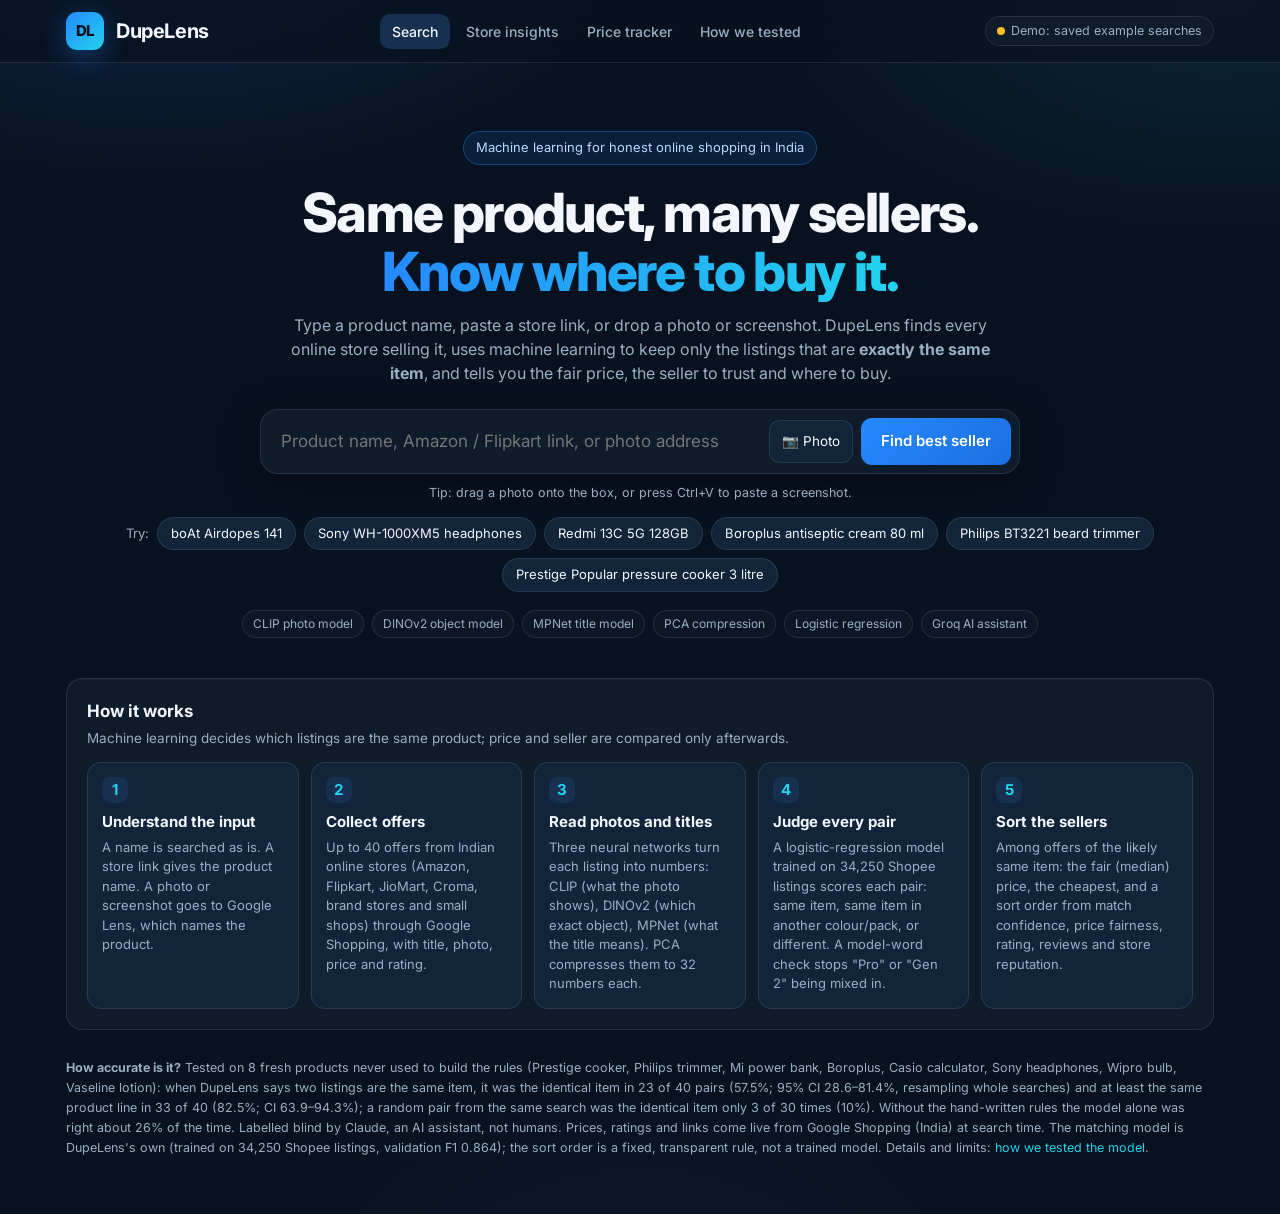
==== dashboard/index.html @ 66c876b3 "Best price = cheapest big-store listing that is not suspiciously cheap; cheapest-first order; 16e vs" ====
<!doctype html>
<html lang="en">
<head>
<meta charset="utf-8">
<meta name="viewport" content="width=device-width, initial-scale=1">
<title>DupeLens</title>
<link rel="preconnect" href="https://fonts.googleapis.com">
<link href="https://fonts.googleapis.com/css2?family=Inter:wght@400;500;600;700;800&display=swap" rel="stylesheet">
<link rel="stylesheet" href="style.css">
</head>
<body>
<div class="topbar"><div class="in">
  <div class="brand"><a href="./" style="display:flex;gap:12px;align-items:center"><div class="logo" aria-hidden="true">DL</div>DupeLens</a></div>
  <nav class="navlinks"><a class="navlink active" href="./">Search</a><a class="navlink" href="insights.html">Store insights</a><a class="navlink" href="tracker.html">Price tracker</a><a class="navlink" href="evidence.html">How we tested</a></nav>
  <span class="chip" id="status"><span class="dot"></span><span>Connecting…</span></span>
</div></div>
<main>

  <section class="hero">
    <div class="kicker">Machine learning for honest online shopping in India</div>
    <h1>Same product, many sellers.<br><em>Know where to buy it.</em></h1>
    <p>Type a product name, paste a store link, or drop a photo or screenshot. DupeLens finds every online store selling it, uses machine learning to keep only the listings that are <b>exactly the same item</b>, and tells you the fair price, the seller to trust and where to buy.</p>
    <form class="search" id="form">
      <div class="bar">
        <input id="q" type="text" placeholder="Product name, Amazon / Flipkart link, or photo address" autocomplete="off" aria-label="Product name, link or photo address">
        <button class="icon-btn" id="pick" type="button" title="Add a photo or screenshot">📷 Photo</button>
        <button class="btn" id="go" type="submit">Find best seller</button>
      </div>
      <div class="attached" id="attached" hidden><img id="att-img" alt=""><span id="att-name"></span><button type="button" id="att-x">Remove</button></div>
      <input type="file" id="file" accept="image/*" hidden>
    </form>
    <div class="hint">Tip: drag a photo onto the box, or press Ctrl+V to paste a screenshot.</div>
    <div class="examples" id="examples"></div>
    <div class="notice" id="note" hidden></div>
    <div class="stack" aria-label="What runs inside"><span>CLIP photo model</span><span>DINOv2 object model</span><span>MPNet title model</span><span>PCA compression</span><span>Logistic regression</span><span>Groq AI assistant</span></div>
  </section>

  <section class="steps" id="steps" hidden></section>

  <section id="results" hidden>
    <div class="understood" id="understood"></div>
    <div class="card" id="seen-card" hidden>
      <h2>Google Lens recognised your photo</h2>
      <p class="sub">Pages that show the same product. DupeLens searched stores for the name it found.</p>
      <div class="gridc" id="seen"></div>
    </div>

    <div class="top2" style="margin-top:18px">
      <div class="card best" id="best"></div>
      <div class="card side" id="side"></div>
    </div>

    <div class="card">
      <h2 id="same-h"></h2>
      <p class="sub" id="same-sub"></p>
      <div class="rows" id="same"></div>
    </div>

    <div class="card xray" id="xray-card" hidden>
      <h2>Photo X-ray <span class="ai-badge">PCA on the product photos</span></h2>
      <p class="sub">Like "eigenfaces" for products. Every listing photo of this model is cut out of its background and shrunk to 48×48 pixels (6,912 numbers). PCA finds the <b>average photo</b> and the <b>eigen-images</b>: the directions in which these photos differ most. Each photo is then rebuilt from the main directions of the <i>other</i> photos; what cannot be rebuilt is shown as a heatmap, and the odd-one-out score (the same idea on DINOv2 features) flags photos unlike the rest: possibly another item, a used or fake product, or an accessory.</p>
      <div id="xray"></div>
      <p class="hint" style="margin:12px 0 0">Tested on 48 real listings (<code>results/json/photo_xray_test*.json</code>): a photo of a different product slipped in was ranked the most unusual 95.8% of the time (chance 12.4%); a look-alike from the same search (for example the Pro Max among Pro listings) only 31.2% of the time. So: good at catching a wrong product, weak at telling close versions apart.</p>
    </div>

    <div class="card" id="ask-card">
      <h2>Ask DupeLens AI <span class="ai-badge" id="ai-model">Groq</span></h2>
      <p class="sub">Ask anything about this search, like "Is Amazon cheaper than Flipkart here?" or "Which one should I buy right now?". An AI answers from the data on this page only (store comparisons are calculated by DupeLens, not guessed). It can still be wrong: check the store page before you buy.</p>
      <div class="examples" id="ask-chips" style="justify-content:flex-start;margin:0 0 12px"></div>
      <div class="chat" id="chat"></div>
      <form class="ask" id="ask-form"><input id="ask-q" type="text" placeholder="Ask a question about this product…" autocomplete="off" aria-label="Question"><button class="btn" id="ask-go" type="submit">Ask</button></form>
    </div>

    <div class="card" id="var-card">
      <h2>Same product, different colour, size or pack</h2>
      <p class="sub">Same product line but not the identical item, so these prices are not used for the fair price.</p>
      <div class="gridc" id="variants"></div>
    </div>

    <div class="card" id="other-card">
      <h2>Look-alikes the model kept apart</h2>
      <p class="sub">The search also returned these. A normal price-comparison site would mix them in. Click one to compare sellers of that product instead.</p>
      <div class="gridc" id="others"></div>
    </div>

    <div class="card">
      <h2>Behind the scenes: the machine learning</h2>
      <p class="sub" id="bts-sub"></p>
      <div class="bts">
        <div class="panel">
          <h3>PCA map of every offer</h3>
          <p>Each offer's photo (CLIP, 512 numbers) and title (MPNet, 768 numbers) were compressed with PCA to 32 + 32 numbers. A second PCA squeezes those 64 numbers to 2, so offers can be drawn: close dots look alike to the model.</p>
          <svg id="pca" viewBox="0 0 460 300" width="100%" role="img" aria-label="PCA map of offers"></svg>
          <div class="legend"><span><i style="background:var(--good)"></i>exact same item</span><span><i style="background:var(--warn)"></i>colour / pack variant</span><span><i style="background:#5b708a"></i>different product</span><span id="lg-ref" hidden><i style="background:#fff"></i>your photo</span></div>
        </div>
        <div class="panel">
          <h3 id="why-h">Why the model matched the top seller</h3>
          <p>Pair features compared with the first listing of the group (the logistic-regression model weighs these; price is never one of them).</p>
          <div id="why"></div>
          <h3 style="margin-top:16px">Time per step</h3>
          <div id="timing"></div>
        </div>
      </div>
    </div>
  </section>

  <section class="card">
    <h2>How it works</h2>
    <p class="sub">Machine learning decides which listings are the same product; price and seller are compared only afterwards.</p>
    <div class="how">
      <div><span class="n">1</span><b>Understand the input</b><p>A name is searched as is. A store link gives the product name. A photo or screenshot goes to Google Lens, which names the product.</p></div>
      <div><span class="n">2</span><b>Collect offers</b><p>Up to 40 offers from Indian online stores (Amazon, Flipkart, JioMart, Croma, brand stores and small shops) through Google Shopping, with title, photo, price and rating.</p></div>
      <div><span class="n">3</span><b>Read photos and titles</b><p>Three neural networks turn each listing into numbers: CLIP (what the photo shows), DINOv2 (which exact object), MPNet (what the title means). PCA compresses them to 32 numbers each.</p></div>
      <div><span class="n">4</span><b>Judge every pair</b><p>A logistic-regression model trained on 34,250 Shopee listings scores each pair: same item, same item in another colour/pack, or different. A model-word check stops "Pro" or "Gen 2" being mixed in.</p></div>
      <div><span class="n">5</span><b>Sort the sellers</b><p>Among offers of the likely same item: the fair (median) price, the cheapest, and a sort order from match confidence, price fairness, rating, reviews and store reputation.</p></div>
    </div>
  </section>

  <footer>
    <b>How accurate is it?</b> Tested on 8 fresh products never used to build the rules (Prestige cooker, Philips trimmer, Mi power bank, Boroplus, Casio calculator, Sony headphones, Wipro bulb, Vaseline lotion): when DupeLens says two listings are the same item, it was the identical item in 23 of 40 pairs (57.5%; 95% CI 28.6–81.4%, resampling whole searches) and at least the same product line in 33 of 40 (82.5%; CI 63.9–94.3%); a random pair from the same search was the identical item only 3 of 30 times (10%). Without the hand-written rules the model alone was right about 26% of the time. Labelled blind by Claude, an AI assistant, not humans.
    Prices, ratings and links come live from Google Shopping (India) at search time. The matching model is DupeLens's own (trained on 34,250 Shopee listings, validation F1 0.864); the sort order is a fixed, transparent rule, not a trained model. Details and limits: <a href="evidence.html">how we tested the model</a>.
  </footer>
</main>
<div class="tip" id="tip"></div>

<script>
const $ = s => document.querySelector(s);
const esc = s => String(s ?? "").replace(/[&<>"']/g, c => ({"&":"&amp;","<":"&lt;",">":"&gt;",'"':"&quot;","'":"&#39;"}[c]));
const inr = v => v == null ? "–" : "₹" + Math.round(v).toLocaleString("en-IN");
const median = a => { const s = [...a].sort((x, y) => x - y), m = s.length >> 1; return s.length % 2 ? s[m] : (s[m - 1] + s[m]) / 2; };
let LIVE = false, SEARCH = false, UPLOADS = false, ASSISTANT = false, EXAMPLES = [], DATA = null, PHOTO = null;
let CURRENT = null, HISTORY = [];   // the group on screen and the chat so far (both reset when the view changes)

// Probability that two offers are the same item: calibrated on Shopee validation when available.
const sameProb = (a, b) => (DATA.prob_cal || DATA.prob)[a][b];

// ---------- sort order: a fixed, transparent rule (not a trained model) ----------
// "known" is set by the server (src/live.py well_known): big Indian retailers, quick-commerce apps, pharmacies, brand's own store.
const isKnown = o => !!o.known;
let ONLY_KNOWN = false;  // optional filter; by default every store is shown, well-known stores first
let PICK = {};           // chosen variant, e.g. {storage: "256 GB", colour: "Orange"}
const visible = o => !o.is_ref && (!ONLY_KNOWN || isKnown(o));
function sellerScore(o, prob, typical) {
  const pct = typical && o.price_value ? o.price_value / typical - 1 : null;
  const fair = pct == null ? 0.6 : pct < -0.4 ? 0.3 : pct <= 0.05 ? 1 : Math.max(0, 1 - pct / 0.5);
  const r = parseFloat(o.rating), n = parseFloat(o.rating_count);
  const parts = {
    [DATA.prob_cal ? "Same item (calibrated)" : "Same item (model score)"]: [35, prob],
    "Fair price": [25, fair],
    "Star rating": [15, isNaN(r) ? 0.4 : Math.min(1, Math.max(0, (r - 3) / 2))],
    "Number of reviews": [10, isNaN(n) ? 0 : Math.min(1, Math.log10(n + 1) / 3)],
    "Known store": [15, isKnown(o) ? 1 : 0.3],
  };
  const total = Object.values(parts).reduce((s, [w, v]) => s + w * v, 0);
  return { total: Math.round(total), parts, pct, suspicious: pct != null && pct < -0.4 };
}

// Which product to show first: the user's photo if given; else, among groups that are not accessories
// (cases, covers) and have a visible seller, the one most sellers agree on (server order breaks ties).
function bestSeed() {
  const O = DATA.offers, V = DATA.verdict, n = O.length;
  const ref = O.findIndex(o => o.is_ref);
  if (ref >= 0) return ref;
  // the offer with the most listings of the same model (same item or variant), not an accessory; big stores break ties
  let best = 0, bestKey = -1;
  for (let i = 0; i < n; i++) {
    if (O[i].accessory || !visible(O[i])) continue;
    let model = 0, same = 0;
    for (let j = 0; j < n; j++) if (j !== i && visible(O[j])) { if (V[i][j] === "S") { same++; model++; } else if (V[i][j] === "V") model++; }
    const key = model * 1000 + same * 10 + (isKnown(O[i]) ? 1 : 0);
    if (key > bestKey) { bestKey = key; best = i; }
  }
  return best;
}
const ATTRS = [["storage", "Storage"], ["colour", "Colour"], ["size", "Size"], ["pack", "Pack"]];
const matchesPick = o => Object.entries(PICK).every(([k, v]) => !v || (o.attrs || {})[k] === v || !(o.attrs || {})[k]);

// ---------- grouping around one offer (same rule as src/live.py) ----------
let SORT = "price";   // "price": cheapest first, big stores before small ones; "score": the sort-order score
function groupAround(seed) {
  const V = DATA.verdict, O = DATA.offers, n = O.length;
  const all = [...Array(n).keys()];
  const inModel = j => j === seed || V[seed][j] === "S" || V[seed][j] === "V";
  const model = all.filter(j => inModel(j) && !O[j].is_ref);
  const hidden = model.filter(j => !visible(O[j])).length;
  const listing = model.filter(j => visible(O[j]));
  const picked = Object.values(PICK).some(Boolean);
  const shown = listing.filter(j => matchesPick(O[j]));
  // typical price of the listings on screen (median, needs 3 prices)
  const prices = shown.map(j => O[j].price_value).filter(v => v != null);
  const typical = prices.length >= 3 ? median(prices) : null;
  const scored = shown.map(j => ({ j, ...sellerScore(O[j], j === seed ? 1 : sameProb(seed, j), typical) }));
  // a price far below the typical price, an accessory or a missing price can never be the best price
  const ok = x => !x.suspicious && !O[x.j].accessory && O[x.j].price_value != null;
  const byPrice = (a, b) => O[a.j].price_value - O[b.j].price_value;
  const top = scored.filter(x => ok(x) && isKnown(O[x.j])).sort(byPrice)[0] || scored.filter(ok).sort(byPrice)[0] || scored[0];
  if (top) scored.forEach(x => x.same = x.j === top.j || V[top.j][x.j] === "S");   // same item as the best price?
  if (SORT === "price") scored.sort((a, b) => (ok(b) - ok(a)) || (isKnown(O[b.j]) - isKnown(O[a.j])) || ((O[a.j].price_value ?? 1e12) - (O[b.j].price_value ?? 1e12)));
  else scored.sort((a, b) => b.total - a.total);
  const members = scored.filter(x => x.same).map(x => x.j), variants = scored.filter(x => !x.same).map(x => x.j);
  const okPrices = scored.filter(ok).map(x => O[x.j].price_value);
  const cheapest = scored.filter(ok).sort(byPrice).map(x => x.j)[0];
  return { seed, members, variants, listing, shown, scored, top, cheapest, typical, n_prices: prices.length, hidden, picked,
           min: okPrices.length ? Math.min(...okPrices) : null, max: okPrices.length ? Math.max(...okPrices) : null };
}

// One row of chips per attribute that differs across this model's listings (storage, colour, size, pack).
function variantChips(g) {
  const O = DATA.offers, rows = [];
  for (const [key, name] of ATTRS) {
    const counts = {};
    g.listing.forEach(j => { const v = (O[j].attrs || {})[key]; if (v) counts[v] = (counts[v] || 0) + 1; });
    const vals = Object.entries(counts).sort((a, b) => b[1] - a[1]);
    if (vals.length < 2 && !PICK[key]) continue;
    rows.push(`<div class="seg" style="margin:10px 0 0"><span class="hint" style="margin:0 6px 0 0;align-self:center">${name}:</span>
      <button type="button" data-attr="${key}" data-val="" aria-pressed="${!PICK[key]}">All</button>
      ${vals.map(([v, c]) => `<button type="button" data-attr="${key}" data-val="${esc(v)}" aria-pressed="${PICK[key] === v}">${esc(v)} (${c})</button>`).join("")}</div>`);
  }
  return rows.length ? `<div>${rows.join("")}<div class="hint" style="margin:6px 0 0">Listings that do not state a value stay in the list.</div></div>` : "";
}

function storeSearch(o) {
  const s = (o.store || "").toLowerCase(), q = encodeURIComponent(o.title);
  if (s.includes("amazon")) return `https://www.amazon.in/s?k=${q}`;
  if (s.includes("flipkart")) return `https://www.flipkart.com/search?q=${q}`;
  return o.link || `https://www.google.com/search?q=${encodeURIComponent(o.title + " " + o.store)}`;
}
async function openStore(j, el) {
  const o = DATA.offers[j]; let url = storeSearch(o);
  if (SEARCH) { el.textContent = "Finding page…"; try { const r = await fetch(`/api/link?title=${encodeURIComponent(o.title)}&store=${encodeURIComponent(o.store)}`); if (r.ok) url = (await r.json()).url; } catch {} el.textContent = el.dataset.label; }
  window.open(url, "_blank", "noopener");
}

function render(seed) {
  const O = DATA.offers, g = groupAround(seed);
  const top = g.top, b = top ? O[top.j] : O[seed];
  const ref = O[seed].is_ref;
  // what we understood
  const how = { name: "Searched by name", link: "Read the product name from your link", photo: "Recognised your photo as" }[DATA.mode] || "Searched";
  const nOffers = O.filter(o => !o.is_ref).length, nKnown = O.filter(o => !o.is_ref && isKnown(o)).length;
  $("#understood").innerHTML = `${how}: <b>${esc(DATA.query)}</b> · ${nOffers} offers compared by the model in ${DATA.seconds} s · ${nKnown} from well-known stores` + (DATA.cached_at ? ` · saved example (${esc(DATA.cached_at)})` : "") +
    ` <label class="chip" style="cursor:pointer;margin-left:6px"><input type="checkbox" id="only-known" ${ONLY_KNOWN ? "checked" : ""} style="margin:0 4px 0 0">Big stores only</label>`;
  $("#only-known").onchange = e => { ONLY_KNOWN = e.target.checked; render(bestSeed()); };
  $("#seen-card").hidden = !(DATA.seen_on && DATA.seen_on.length);
  $("#seen").innerHTML = (DATA.seen_on || []).slice(0, 6).map(s => `<a class="tile" href="${esc(s.link)}" target="_blank" rel="noopener">${s.image ? `<img class="ph" src="${esc(s.image)}" alt="" loading="lazy" referrerpolicy="no-referrer">` : ""}<span class="t">${esc(s.title)}</span><span class="s">${esc(s.store)}</span></a>`).join("");

  if (!top) { $("#best").innerHTML = `<div style="grid-column:1/-1"><div class="label" style="color:var(--warn)">No likely match with a price</div><h2>The model did not find another store selling the likely same item.</h2><p class="sub">Look at the similar products below, or try a more specific name.</p></div>`; $("#side").innerHTML = ""; }
  else {
    const save = g.typical != null && b.price_value != null ? g.typical - b.price_value : 0;   // vs the typical price, not the dearest outlier
    $("#best").innerHTML = `
      <img class="ph" src="${esc(b.image)}" alt="" referrerpolicy="no-referrer">
      <div>
        <div class="label">${isKnown(b) ? "Best price at a big store" : "Best price (no big store sells it in these results)"}</div>
        <h2>${esc(b.title)}</h2>
        <div class="facts">
          <div class="fact"><div class="v num">${esc(b.price ?? "–")}</div><div class="l">at ${esc(b.store)}</div></div>
          ${g.typical ? `<div class="fact"><div class="v num">${inr(g.typical)}</div><div class="l">typical price (median of ${g.n_prices} listing${g.n_prices === 1 ? "" : "s"}${g.picked ? " of this variant" : ""})</div></div>` : ""}
          ${save > 0 ? `<div class="fact"><div class="v good num">${inr(save)}</div><div class="l">below the typical price</div></div>` : ""}
        </div>
        <div class="pills" style="margin-bottom:14px">${Object.entries(top.parts).map(([k, [w, v]]) => `<span class="pill">${k} ${Math.round(w * v)}/${w}</span>`).join("")}</div>
        <button class="buy" data-j="${top.j}" data-label="Buy at ${esc(b.store)} →" type="button" style="border:0;cursor:pointer;font:inherit;font-weight:700">Buy at ${esc(b.store)} →</button>
        ${LIVE ? `<button class="track-btn" id="track-btn" type="button">Track price</button>
        <div class="track-box" id="track-box" hidden>Alert me at or below ₹ <input id="track-target" type="number" min="1" placeholder="optional" aria-label="Target price">
          <button class="go" id="track-save" type="button">Start tracking</button></div>` : ""}
      </div>`;
    const ch = g.cheapest != null ? O[g.cheapest] : null;
    $("#side").innerHTML = `
      <div class="stat"><div class="v num">${g.listing.length}</div><div class="l">listings of this model from ${new Set(g.listing.map(j => O[j].store)).size} stores (${g.listing.filter(j => isKnown(O[j])).length} from big stores); ${g.members.length} likely the same item as the best price</div></div>
      ${ch ? `<div class="stat"><div class="v num">${esc(ch.price)}</div><div class="l">cheapest: ${esc(ch.store)}${g.cheapest !== top.j ? (isKnown(ch) ? "" : " (less-known store, see list)") : " (same as the best price)"}</div></div>` : ""}
      ${g.min != null && g.max != null && g.max > g.min ? `<div class="stat"><div class="v num">${inr(g.min)} – ${inr(g.max)}</div><div class="l">price range of these listings (not counting suspiciously cheap ones)</div></div>` : ""}
      ${g.variants.length ? `<div class="stat"><div class="v num">${g.variants.length}</div><div class="l">other colours / sizes / packs of the same model (in the list, marked "other variant")</div></div>` : ""}`;
  }

  $("#same-h").textContent = `Where to buy: ${g.shown.length} listing${g.shown.length === 1 ? "" : "s"} of this model`;
  $("#same-sub").innerHTML = `<div class="seg" style="margin:0 0 8px"><span class="hint" style="margin:0 6px 0 0;align-self:center">Order:</span>
      <button type="button" data-sort="price" aria-pressed="${SORT === "price"}">Cheapest first (big stores before small)</button>
      <button type="button" data-sort="score" aria-pressed="${SORT === "score"}">Sort-order score</button></div>` +
    "Best price = the cheapest listing from a big store, never one priced more than 40% below the typical price (that is a warning sign: often a different, used or fake item). Sort-order score = how sure the model is it's the same item (35) + fair price (25) + star rating (15) + number of reviews (10) + well-known store (15)." +
    (g.hidden > 0 ? ` <b>${g.hidden} listing${g.hidden > 1 ? "s" : ""} from less-known stores hidden.</b> <button class="linkbtn" id="show-all" type="button">Show them</button>` : "") +
    variantChips(g);
  if (g.hidden > 0) $("#show-all").onclick = () => { ONLY_KNOWN = false; render(seed); };
  document.querySelectorAll("[data-attr]").forEach(b => b.onclick = () => { PICK[b.dataset.attr] = b.dataset.val || null; render(seed); });
  document.querySelectorAll("[data-sort]").forEach(b => b.onclick = () => { SORT = b.dataset.sort; render(seed); });
  $("#same").innerHTML = g.scored.map((s, k) => {
    const o = O[s.j], pills = [];
    if (s.j === top.j) pills.push(`<span class="pill g">Best price</span>`);
    else pills.push(s.same ? `<span class="pill conf">same item as best price</span>` : `<span class="pill">other variant</span>`);
    Object.values(o.attrs || {}).forEach(v => pills.push(`<span class="pill">${esc(v)}</span>`));
    if (s.j === g.cheapest) pills.push(`<span class="pill c">Cheapest</span>`);
    if (s.suspicious) pills.push(`<span class="pill warn">Suspiciously cheap</span>`);
    else if (s.pct != null && s.pct > 0.05) pills.push(`<span class="pill up">${Math.round(100 * s.pct)}% above typical price</span>`);
    else if (s.pct != null && s.pct < -0.05) pills.push(`<span class="pill down">${Math.round(-100 * s.pct)}% below typical price</span>`);
    if (s.j !== seed) pills.push(`<span class="pill conf">${DATA.prob_cal ? "same item" : "model score"} ${(100 * sameProb(seed, s.j)).toFixed(0)}%</span>`);
    if (o.rating) pills.push(`<span class="pill">★ ${esc(o.rating)}${o.rating_count ? ` (${Number(o.rating_count).toLocaleString("en-IN")})` : ""}</span>`);
    pills.push(isKnown(o) ? `<span class="pill">Big store</span>` : `<span class="pill warn">Less-known store</span>`);
    return `<div class="row ${s.j === top.j ? "top" : ""}">
      <div class="rk">${k + 1}</div>
      <img class="ph" src="${esc(o.image)}" alt="" loading="lazy" referrerpolicy="no-referrer">
      <div><div class="store">${esc(o.store)}</div><div class="t">${esc(o.title)}</div><div class="pills">${pills.join("")}</div></div>
      <div class="score">Sort order <b>${s.total}</b><div class="sbar"><i style="width:${s.total}%"></i></div></div>
      <div class="price num">${esc(o.price ?? "–")}</div>
      <button class="go" data-j="${s.j}" data-label="Open store" type="button">Open store</button>
    </div>`;
  }).join("");

  const tile = (j, note) => { const o = O[j]; return `<button class="tile" data-seed="${j}" type="button">
      <img class="ph" src="${esc(o.image)}" alt="" loading="lazy" referrerpolicy="no-referrer">
      <span class="t">${esc(o.title)}</span><span class="p num">${esc(o.price ?? "–")}</span><span class="s">${esc(o.store)}${note ? " · " + note : ""}</span></button>`; };
  $("#var-card").hidden = true;   // variants are now in the main list, marked "other variant"
  const shown = new Set([...g.listing, seed]);
  const others = (DATA.groups || []).filter(x => !shown.has(x.seed))
    .map(x => ({ first: x.members.find(j => visible(O[j])), n: x.members.filter(j => visible(O[j])).length }))
    .filter(x => x.first != null && !shown.has(x.first));
  $("#other-card").hidden = !others.length;
  $("#others").innerHTML = others.map(x => tile(x.first, x.n > 1 ? `${x.n} sellers` : "")).join("");
  document.querySelectorAll(".tile[data-seed]").forEach(t => t.onclick = () => { render(+t.dataset.seed); $("#results").scrollIntoView({ behavior: "smooth" }); });
  document.querySelectorAll("#best [data-j], #same [data-j]").forEach(el => el.onclick = () => openStore(+el.dataset.j, el));

  renderBTS(seed, g, top);
  CURRENT = g; HISTORY = []; renderAsk(); runXray(g);
  if ($("#track-btn")) {
    $("#track-btn").onclick = () => { $("#track-box").hidden = false; $("#track-btn").hidden = true; };
    $("#track-save").onclick = () => trackItem(g, top);
  }
  $("#results").hidden = false;
}

// ---------- behind the scenes ----------
function renderBTS(seed, g, top) {
  const O = DATA.offers, n = O.length, mem = new Set(g.members), vari = new Set(g.variants);
  $("#bts-sub").textContent = `${n} listings × 3 neural networks, PCA to 32 + 32 numbers, then ${n * (n - 1) / 2} pairs scored by the logistic-regression model.`;
  const xy = DATA.pca_xy || [], W = 460, H = 300, pad = 22;
  if (xy.length) {
    const xs = xy.map(p => p[0]), ys = xy.map(p => p[1]);
    const sx = v => pad + (v - Math.min(...xs)) / ((Math.max(...xs) - Math.min(...xs)) || 1) * (W - 2 * pad);
    const sy = v => H - pad - (v - Math.min(...ys)) / ((Math.max(...ys) - Math.min(...ys)) || 1) * (H - 2 * pad);
    const share = DATA.pca_share || [0, 0];
    const dots = xy.map((p, j) => {
      const c = O[j].is_ref ? "#ffffff" : mem.has(j) || j === seed ? "var(--good)" : vari.has(j) ? "var(--warn)" : "#5b708a";
      return `<circle cx="${sx(p[0]).toFixed(1)}" cy="${sy(p[1]).toFixed(1)}" r="${O[j].is_ref ? 8 : 6}" fill="${c}" stroke="#07111F" stroke-width="1.5" data-j="${j}" style="cursor:pointer"></circle>`;
    });
    $("#pca").innerHTML = `<rect x="0" y="0" width="${W}" height="${H}" rx="10" fill="#07111F"></rect>
      <text x="${pad}" y="${H - 6}">PCA direction 1 (${Math.round(100 * share[0])}% of variation)</text>
      <text x="${W - pad}" y="14" text-anchor="end">direction 2 (${Math.round(100 * share[1])}%)</text>` + dots.join("");
    $("#lg-ref").hidden = !O.some(o => o.is_ref);
    const tip = $("#tip");
    $("#pca").querySelectorAll("circle").forEach(c => {
      const o = O[+c.dataset.j];
      c.onmousemove = e => { tip.style.display = "block"; tip.style.left = e.clientX + 12 + "px"; tip.style.top = e.clientY + 12 + "px"; tip.innerHTML = `<b>${esc(o.store)}</b> ${esc(o.price ?? "")}<br>${esc(o.title)}`; };
      c.onmouseleave = () => tip.style.display = "none";
      c.onclick = () => { if (!o.is_ref) render(+c.dataset.j); };
    });
  }
  const other = top && top.j !== seed ? top.j : g.members.find(j => j !== seed);
  const F = DATA.features;
  if (F && other != null) {
    $("#why-h").textContent = `Why "${O[other].store}" is the same item as "${O[seed].store}"`;
    const rows = [["Title words (TF-IDF)", F.tfidf_cos[seed][other], false], ["Photo meaning (CLIP)", F.img_cos[seed][other], false],
                  ["Exact object (DINOv2)", F.dino_cos[seed][other], false], ["Colour difference", F.colour_dist[seed][other], true],
                  ["Model score (raw)", DATA.prob[seed][other], false]];
    $("#why").innerHTML = rows.map(([k, v, inv]) => `<div class="hbar"><span>${k}</span><span class="track"><i style="width:${Math.max(2, Math.min(100, 100 * Math.max(0, v)))}%;background:${inv ? "var(--warn)" : k.startsWith("Model") ? "var(--good)" : "var(--accent)"}"></i></span><span class="v num">${(+v).toFixed(2)}</span></div>`).join("") +
      `<p style="margin-top:8px">1 = identical, 0 = unrelated (colour difference: 0 = same colours).</p>`;
  } else { $("#why-h").textContent = "Why the model matched"; $("#why").innerHTML = `<p>Only one seller of the likely same item, so there is no pair to explain. Click another product to compare.</p>`; }
  const T = DATA.timing || [], mx = Math.max(...T.map(t => t.seconds), 0.01);
  $("#timing").innerHTML = T.map(t => `<div class="hbar"><span>${esc(t.step)}</span><span class="track"><i style="width:${100 * t.seconds / mx}%;background:var(--accent-2)"></i></span><span class="v num">${t.seconds.toFixed(1)} s</span></div>`).join("");
}

// ---------- price tracker: save today's prices of the item on screen ----------
function toast(msg) { const t = document.createElement("div"); t.className = "toast"; t.textContent = msg; document.body.appendChild(t); setTimeout(() => t.remove(), 3500); }
async function trackItem(g, top) {
  const O = DATA.offers, priced = g.members.filter(j => O[j].price_value != null);
  if (!priced.length) { toast("No price to track for this item."); return; }
  const low = priced.reduce((a, b) => O[b].price_value < O[a].price_value ? b : a);
  const target = parseFloat($("#track-target").value);
  const body = { query: DATA.query, title: O[top ? top.j : g.seed].title, image: O[top ? top.j : g.seed].image,
                 target: isNaN(target) ? null : target,
                 snapshot: { lowest: O[low].price_value, lowest_store: O[low].store, median: median(priced.map(j => O[j].price_value)),
                             sellers: priced.length, by_store: Object.fromEntries(cheapestByStore(priced)) } };
  try {
    const r = await fetch("/api/track", { method: "POST", headers: { "Content-Type": "application/json" }, body: JSON.stringify(body) });
    if (!r.ok) throw new Error((await r.json()).detail || r.statusText);
    $("#track-box").innerHTML = `Tracking. Prices are checked once a day. <a href="tracker.html">Open the price tracker →</a>`;
  } catch (e) { toast("Could not start tracking: " + e.message); }
}

// ---------- Photo X-ray: PCA on this model's listing photos ----------
let XRAY_ODD = new Set();
async function runXray(g) {
  const card = $("#xray-card"), O = DATA.offers;
  const ids = g.listing.slice(0, 30);
  if (!LIVE || ids.length < 4) { card.hidden = true; return; }
  card.hidden = false;
  $("#xray").innerHTML = `<div class="step on"><span class="spin"></span>Running PCA on ${ids.length} listing photos…</div>`;
  try {
    const r = await fetch("/api/xray", { method: "POST", headers: { "Content-Type": "application/json" }, body: JSON.stringify({ images: ids.map(j => O[j].image) }) });
    const X = await r.json(); if (!r.ok) throw new Error(X.detail || r.statusText);
    if (CURRENT !== g) return;   // the user moved on
    const items = X.items.map((it, k) => ({ ...it, j: ids[X.index[k]] }));
    XRAY_ODD = new Set(items.filter(it => it.odd).map(it => it.j));
    const maxZ = Math.max(...items.map(it => Math.abs(it.z)), 3);
    items.sort((a, b) => b.z - a.z);
    $("#xray").innerHTML = `
      <div class="xray-top">
        <figure><img src="${X.mean}" alt="Average photo"><figcaption>Average photo</figcaption></figure>
        ${X.eigen.map((e, i) => `<figure><img src="${e.image}" alt="Eigen-image ${i + 1}"><figcaption>Eigen-image ${i + 1}<br>${Math.round(100 * e.share)}% of variation</figcaption></figure>`).join("")}
        <div class="xray-note">${X.n} photos; each rebuilt from the top ${X.k} directions of the others. The first three eigen-images explain ${Math.round(100 * X.first_three_share)}% of how these photos differ.${XRAY_ODD.size ? ` <b>${XRAY_ODD.size} photo${XRAY_ODD.size > 1 ? "s" : ""} unlike the others</b> (marked in the list above).` : " No photo stands out."}</div>
      </div>
      <div class="xray-grid">${items.map(it => `
        <div class="xray-item ${it.odd ? "odd" : ""}">
          <div class="xray-imgs"><img src="${it.photo}" alt="" title="Listing photo"><img src="${it.rebuilt}" alt="" title="Rebuilt from the other photos"><img src="${it.heat}" alt="" title="What could not be rebuilt"></div>
          <div class="xray-meta"><b>${esc(O[it.j].store)}</b> · ${esc(O[it.j].price ?? "–")}<br>
            <span class="hint" style="margin:0">odd-one-out ${it.z.toFixed(1)}</span><div class="sbar"><i style="width:${Math.max(3, Math.min(100, 100 * Math.max(0, it.z) / maxZ))}%"></i></div>
            ${it.odd ? `<span class="pill warn">Photo unlike the others</span>` : ""}</div>
        </div>`).join("")}</div>
      <div class="legend" style="margin-top:8px"><span>left: listing photo</span><span>middle: rebuilt from the other listings' eigen-images</span><span>right: what could not be rebuilt (amber = different)</span></div>`;
    // mark odd photos in the main list
    document.querySelectorAll("#same .row").forEach(row => {
      const j = +row.querySelector("[data-j]").dataset.j;
      if (XRAY_ODD.has(j) && !row.querySelector(".odd-pill")) row.querySelector(".pills").insertAdjacentHTML("beforeend", `<span class="pill warn odd-pill">Photo unlike the others</span>`);
    });
  } catch (e) { $("#xray").innerHTML = `<p class="hint">Photo X-ray failed: ${esc(e.message)}</p>`; }
}

// ---------- Ask DupeLens AI (Groq) ----------
// Store names as buyers know them, so "Amazon.in" and "amazon.in" count as one store.
const PLATFORMS = [["amazon", "Amazon"], ["shopsy", "Shopsy (Flipkart)"], ["flipkart", "Flipkart"], ["jiomart", "JioMart"], ["croma", "Croma"],
  ["reliance", "Reliance Digital"], ["tata", "Tata CLiQ"], ["vijay", "Vijay Sales"], ["myntra", "Myntra"], ["nykaa", "Nykaa"], ["blinkit", "Blinkit"],
  ["zepto", "Zepto"], ["bigbasket", "BigBasket"], ["meesho", "Meesho"], ["dmart", "DMart"], ["apollo", "Apollo"], ["pharmeasy", "PharmEasy"], ["1mg", "1mg"]];
const platform = s => { const t = (s || "").toLowerCase(); const hit = PLATFORMS.find(([k]) => t.includes(k)); return hit ? hit[1] : s; };

// Cheapest price per store among the given offers, cheapest store first.
function cheapestByStore(ids) {
  const O = DATA.offers, best = {};
  ids.forEach(j => { const p = O[j].price_value; if (p == null) return; const n = platform(O[j].store); if (!(n in best) || p < best[n]) best[n] = p; });
  return Object.entries(best).sort((a, b) => a[1] - b[1]);
}

// Everything the AI may use, computed here so it never has to do arithmetic or guess.
function askContext() {
  const O = DATA.offers, g = CURRENT;
  const offer = j => ({ store: O[j].store, title: O[j].title, price: O[j].price, rating: O[j].rating ?? null, reviews: O[j].rating_count ?? null,
                        well_known_store: !!O[j].known, delivery: O[j].delivery ?? null });
  const stores = cheapestByStore(g.members), comparisons = [];
  for (let a = 0; a < stores.length; a++) for (let b = a + 1; b < stores.length && comparisons.length < 20; b++) {
    const [x, px] = stores[a], [y, py] = stores[b], d = py - px;
    comparisons.push(d > 0 ? `${x} (Rs ${Math.round(px)}) is Rs ${Math.round(d)} cheaper than ${y} (Rs ${Math.round(py)}), ${Math.round(100 * d / py)}% less` : `${x} and ${y} both Rs ${Math.round(px)}`);
  }
  const top = g.top;
  return {
    query: DATA.query, input_type: DATA.mode, data_source: "Google Shopping India via Serper, prices as shown at search time" + (DATA.cached_at ? ` (saved on ${DATA.cached_at})` : ""),
    showing: ONLY_KNOWN ? "well-known stores only" : "all stores", hidden_likely_same_item_sellers_from_less_known_stores: g.hidden,
    listings_of_this_model: g.scored.map((s, k) => ({ rank_in_list: k + 1, same_item_as_top_pick: !!s.same, ...offer(s.j), attributes: DATA.offers[s.j].attrs || {}, sort_order: s.total,
      score_parts: Object.fromEntries(Object.entries(s.parts).map(([n, [w, v]]) => [n, `${Math.round(w * v)}/${w}`])),
      same_item_probability_pct: s.j === g.seed ? 100 : Math.round(100 * sameProb(g.seed, s.j)), probability_is_calibrated: !!DATA.prob_cal,
      vs_fair_price_pct: s.pct == null ? null : Math.round(100 * s.pct), suspiciously_cheap: s.suspicious })),
    fair_price_median: g.typical, price_range: g.min != null ? [g.min, g.max] : null,
    cheapest: g.cheapest != null ? offer(g.cheapest) : null,
    best_price: top ? { ...offer(top.j), sort_order: top.total, rule: "cheapest listing from a big store, never more than 40% below the typical price" } : null,
    cheapest_by_store: Object.fromEntries(stores), store_comparisons: comparisons,
    variants: g.variants.slice(0, 12).map(offer),
    variants_cheapest_by_store: Object.fromEntries(cheapestByStore(g.variants)),
    look_alikes: (DATA.groups || []).filter(x => !g.members.includes(x.seed) && !g.variants.includes(x.seed) && !O[x.seed].is_ref).slice(0, 10).map(x => offer(x.seed)),
    sort_order_rule: "same-item probability 35 + fair price 25 + star rating 15 + number of reviews 10 + well-known store 15; more than 40% below the fair price = suspiciously cheap",
  };
}

function renderAsk() {
  $("#ask-card").hidden = !ASSISTANT;
  if (!ASSISTANT) return;
  const stores = cheapestByStore(CURRENT.members).map(([n]) => n);
  const qs = [stores.includes("Amazon") && stores.includes("Flipkart") ? "How much cheaper is Amazon than Flipkart here?" : "Which store is cheapest for this item?",
              "Which one should I buy right now?", "Why is the top seller first in the list?", "Is the cheapest offer safe to buy?",
              CURRENT.variants.length ? "What other colours or packs are there, and do they cost less?" : "Are there similar products that cost less?"];
  $("#ask-chips").innerHTML = qs.map(q => `<button class="ex" type="button">${esc(q)}</button>`).join("");
  document.querySelectorAll("#ask-chips .ex").forEach(b => b.onclick = () => ask(b.textContent));
  $("#chat").innerHTML = "";
}

async function ask(question) {
  question = (question || "").trim(); if (!question || !CURRENT) return;
  const chat = $("#chat"), add = (cls, text) => { const d = document.createElement("div"); d.className = "msg " + cls; d.textContent = text; chat.appendChild(d); chat.scrollTop = chat.scrollHeight; return d; };
  add("user", question); $("#ask-q").value = ""; $("#ask-go").disabled = true;
  const wait = add("ai", "Thinking…");
  try {
    const r = await fetch("/api/ask", { method: "POST", headers: { "Content-Type": "application/json" },
                                        body: JSON.stringify({ question, context: askContext(), history: HISTORY }) });
    const data = await r.json(); if (!r.ok) throw new Error(data.detail || r.statusText);
    wait.textContent = data.answer.replace(/\*\*(.+?)\*\*/g, "$1");   // plain text: drop markdown bold
    $("#ai-model").textContent = "Groq · " + data.model;
    HISTORY.push({ role: "user", content: question }, { role: "assistant", content: data.answer });
  } catch (e) { wait.textContent = e.message; wait.classList.add("err"); }
  finally { $("#ask-go").disabled = false; }
}
$("#ask-form").onsubmit = e => { e.preventDefault(); ask($("#ask-q").value); };

// ---------- input: text / link / photo ----------
function attach(file) {
  if (!file || !file.type.startsWith("image/")) return;
  PHOTO = file; $("#att-img").src = URL.createObjectURL(file); $("#att-name").textContent = file.name || "Pasted screenshot";
  $("#attached").hidden = false;
  if (!UPLOADS && LIVE) note("Uploaded photos are recognised on the online version. On this laptop, paste the photo's address (right-click the photo → Copy image address) or type the name.", false);
}
$("#pick").onclick = () => $("#file").click();
$("#file").onchange = e => attach(e.target.files[0]);
$("#att-x").onclick = () => { PHOTO = null; $("#attached").hidden = true; $("#file").value = ""; note(""); };
const form = $("#form");
form.ondragover = e => { e.preventDefault(); form.classList.add("over"); };
form.ondragleave = () => form.classList.remove("over");
form.ondrop = e => { e.preventDefault(); form.classList.remove("over"); attach(e.dataTransfer.files[0]); };
document.addEventListener("paste", e => { const f = [...(e.clipboardData?.files || [])].find(f => f.type.startsWith("image/")); if (f) { e.preventDefault(); attach(f); } });

// ---------- search ----------
let timer;
function showSteps(photo) {
  const S = [photo ? "Google Lens is recognising your photo" : "Understanding your search", "Collecting offers from online stores", "Downloading product photos",
             "Neural networks reading every photo and title", "Model judging every pair of offers", "Ranking sellers"];
  let i = 0; $("#steps").hidden = false;
  const draw = () => $("#steps").innerHTML = S.map((s, k) => `<div class="step ${k < i ? "done" : k === i ? "on" : ""}">${k < i ? '<span class="ic">✓</span>' : k === i ? '<span class="spin"></span>' : '<span class="ic">·</span>'}${s}</div>`).join("");
  draw(); timer = setInterval(() => { if (i < S.length - 1) { i++; draw(); } }, 1800);
}
function hideSteps() { clearInterval(timer); $("#steps").hidden = true; }
function note(msg, isErr) { const n = $("#note"); n.hidden = !msg; n.innerHTML = msg || ""; n.classList.toggle("err", !!isErr); }

async function run(q) {
  q = (q || "").trim();
  if (!q && !PHOTO) { note("Type a product name, paste a link, or add a photo."); return; }
  note(""); $("#results").hidden = true;
  const ex = EXAMPLES.find(e => e.q.toLowerCase() === q.toLowerCase());
  if (!SEARCH && !ex) { note("Live search needs the DupeLens server. On this page you can open the saved example searches above (real model output)."); return; }
  $("#go").disabled = true; showSteps(!!PHOTO || /\.(jpe?g|png|webp)(\?|$)/i.test(q));
  try {
    let data;
    if (SEARCH) {
      const fd = new FormData(); if (q) fd.append("q", q); if (PHOTO) fd.append("image", PHOTO, PHOTO.name || "photo.png");
      const r = await fetch("/api/search", { method: "POST", body: fd });
      data = await r.json(); if (!r.ok) throw new Error(data.detail || r.statusText);
    } else data = await (await fetch(`data/searches/${ex.file}`)).json();
    DATA = data; PICK = {}; hideSteps();
    if (!data.offers.filter(o => !o.is_ref).length) { note(`No offers with photos came back for "${esc(data.query)}". Try a more common product name.`); return; }
    render(bestSeed());
    $("#results").scrollIntoView({ behavior: "smooth" });
  } catch (e) { hideSteps(); note(esc(e.message), true); }
  finally { $("#go").disabled = false; }
}
form.onsubmit = e => { e.preventDefault(); run($("#q").value); };

// ---------- boot ----------
Promise.all([fetch("/api/health").then(r => r.ok ? r.json() : null).catch(() => null),
             fetch("data/searches/index.json").then(r => r.ok ? r.json() : []).catch(() => [])])
.then(([h, ex]) => {
  LIVE = !!(h && h.live); SEARCH = !!(h && h.search); UPLOADS = !!(h && h.uploads); ASSISTANT = !!(h && h.assistant); EXAMPLES = ex;
  const st = $("#status"); st.classList.add(SEARCH ? "live" : "demo");
  st.lastElementChild.textContent = SEARCH ? "Live search connected" : LIVE ? "Model connected · no search key" : "Demo: saved example searches";
  if (LIVE && !SEARCH) note("The model is running, but live search needs a free Serper key in the file <code>.env</code> (SERPER_API_KEY=...).", true);
  const qs = (ex.length ? ex.map(e => e.q) : ["boAt Airdopes 141"]).slice(0, 6);
  $("#examples").innerHTML = `<span>Try:</span>` + qs.map(q => `<button class="ex" type="button">${esc(q)}</button>`).join("");
  document.querySelectorAll(".ex").forEach(b => b.onclick = () => { $("#q").value = b.textContent; run(b.textContent); });
  const q0 = new URLSearchParams(location.search).get("q");   // shareable links: /?q=boat airdopes 141
  if (q0) { $("#q").value = q0; run(q0); }
});
</script>
</body>
</html>
---- dashboard/style.css ----
:root {
  --bg: #07111F; --surface: #0D1B2A; --raised: #12243A; --raised-2: #173050;
  --accent: #2589FF; --accent-2: #22D3EE; --ink: #F3F7FC; --muted: #9AAFC4;
  --line: rgba(148, 173, 199, 0.16); --good: #34D399; --warn: #FBBF24; --bad: #F87171;
  --r: 16px;
}
* { box-sizing: border-box; }
html, body { margin: 0; background: var(--bg); color: var(--ink); font: 15px/1.5 Inter, system-ui, -apple-system, sans-serif; }
body { background: radial-gradient(1200px 520px at 15% -10%, rgba(37,137,255,.16), transparent 60%), radial-gradient(900px 400px at 100% 0%, rgba(34,211,238,.08), transparent 60%), var(--bg); min-height: 100vh; }
main { max-width: 1180px; margin: 0 auto; padding: 24px 16px 56px; }
a { color: var(--accent-2); text-decoration: none; } a:hover { text-decoration: underline; }
:focus-visible { outline: 2px solid var(--accent-2); outline-offset: 2px; border-radius: 8px; }
.num { font-variant-numeric: tabular-nums; }
[hidden] { display: none !important; }
code { background: var(--bg); padding: 1px 6px; border-radius: 6px; color: var(--accent-2); font-size: 12.5px; }

header { display: flex; flex-wrap: wrap; align-items: center; justify-content: space-between; gap: 12px; }
.brand { display: flex; align-items: center; gap: 12px; font-weight: 700; font-size: 20px; letter-spacing: -.02em; }
.logo { width: 38px; height: 38px; border-radius: 11px; background: linear-gradient(135deg, var(--accent), var(--accent-2)); display: grid; place-items: center; font-weight: 800; color: #04101e; font-size: 15px; }
nav { display: flex; gap: 8px; flex-wrap: wrap; align-items: center; }
.chip { border: 1px solid var(--line); background: var(--surface); color: var(--muted); padding: 5px 11px; border-radius: 99px; font-size: 12.5px; display: inline-flex; align-items: center; gap: 6px; }
.dot { width: 8px; height: 8px; border-radius: 50%; background: var(--muted); }
.chip.live .dot { background: var(--good); } .chip.demo .dot { background: var(--warn); }

.hero { text-align: center; padding: 44px 0 22px; }
.hero h1 { font-size: clamp(28px, 5vw, 46px); line-height: 1.1; margin: 0 0 12px; letter-spacing: -.03em; font-weight: 800; }
.hero h1 em { font-style: normal; background: linear-gradient(90deg, var(--accent), var(--accent-2)); -webkit-background-clip: text; background-clip: text; color: transparent; }
.hero p { color: var(--muted); max-width: 700px; margin: 0 auto 24px; font-size: 16px; }
form.search { max-width: 760px; margin: 0 auto; background: var(--surface); border: 1px solid var(--line); border-radius: 18px; padding: 8px; box-shadow: 0 10px 40px rgba(0,0,0,.35); transition: border-color .15s; }
form.search.over { border-color: var(--accent-2); }
.bar { display: flex; gap: 8px; align-items: center; }
.bar input { flex: 1; min-width: 0; background: none; border: 0; color: var(--ink); font: inherit; font-size: 17px; padding: 10px 12px; }
.bar input:focus { outline: none; }
.icon-btn { background: var(--raised); border: 1px solid var(--line); color: var(--ink); border-radius: 11px; padding: 10px 12px; font: inherit; font-size: 13.5px; cursor: pointer; white-space: nowrap; }
.icon-btn:hover { border-color: var(--accent); }
.btn { background: linear-gradient(135deg, var(--accent), #1b6fe0); color: #fff; border: 0; padding: 12px 20px; border-radius: 11px; font: inherit; font-weight: 600; cursor: pointer; white-space: nowrap; }
.btn:disabled { opacity: .5; cursor: wait; }
.attached { display: flex; align-items: center; gap: 10px; padding: 8px 10px 4px; text-align: left; font-size: 13px; color: var(--muted); }
.attached img { width: 44px; height: 44px; object-fit: contain; background: #fff; border-radius: 8px; }
.attached button { background: none; border: 0; color: var(--bad); cursor: pointer; font: inherit; font-size: 13px; }
.hint { color: var(--muted); font-size: 12.5px; margin-top: 10px; }
@media (max-width: 560px) { .bar { flex-wrap: wrap; } .bar input { flex-basis: 100%; } .bar .btn { flex: 1; } }
.examples { margin-top: 14px; display: flex; gap: 8px; justify-content: center; flex-wrap: wrap; }
.examples span { color: var(--muted); font-size: 13px; align-self: center; }
.ex { background: var(--raised); border: 1px solid var(--line); color: var(--ink); border-radius: 99px; padding: 6px 13px; font: inherit; font-size: 13px; cursor: pointer; }
.ex:hover { border-color: var(--accent); }
.notice { max-width: 760px; margin: 14px auto 0; background: var(--raised); border: 1px solid var(--line); border-radius: 12px; padding: 10px 14px; color: var(--muted); font-size: 13.5px; text-align: left; }
.err { border-color: rgba(248,113,113,.5); color: #fecaca; }

.steps { max-width: 760px; margin: 26px auto; display: grid; gap: 10px; }
.step { display: flex; align-items: center; gap: 12px; color: var(--muted); }
.step.on { color: var(--ink); } .step.done { color: var(--good); }
.spin { width: 18px; height: 18px; border: 3px solid var(--line); border-top-color: var(--accent-2); border-radius: 50%; animation: s .8s linear infinite; flex: none; }
.step .ic { width: 18px; text-align: center; flex: none; }
@keyframes s { to { transform: rotate(360deg); } }
@media (prefers-reduced-motion: reduce) { .spin { animation: none; } }

.card { background: var(--surface); border: 1px solid var(--line); border-radius: var(--r); padding: 20px; margin-top: 18px; }
.card h2 { font-size: 17px; margin: 0 0 4px; } .card .sub { color: var(--muted); font-size: 13.5px; margin: 0 0 14px; }
.understood { display: flex; flex-wrap: wrap; gap: 8px; align-items: center; color: var(--muted); font-size: 14px; margin-top: 8px; }
.understood b { color: var(--ink); }

.top2 { display: grid; grid-template-columns: 1.6fr 1fr; gap: 18px; }
@media (max-width: 900px) { .top2 { grid-template-columns: 1fr; } }
.best { display: grid; grid-template-columns: 150px 1fr; gap: 20px; align-items: start; background: linear-gradient(135deg, rgba(52,211,153,.12), rgba(34,211,238,.05)); border-color: rgba(52,211,153,.45); margin-top: 0; }
.best .ph { width: 150px; }
.label { color: var(--good); font-weight: 700; font-size: 12.5px; text-transform: uppercase; letter-spacing: .07em; }
.best h2 { font-size: 18px; line-height: 1.35; margin: 4px 0 6px; }
.facts { display: flex; gap: 20px; flex-wrap: wrap; margin: 10px 0 14px; }
.fact .v { font-size: 24px; font-weight: 800; letter-spacing: -.02em; } .fact .l { color: var(--muted); font-size: 12.5px; }
.fact .v.good { color: var(--good); }
.buy { display: inline-block; background: var(--good); color: #052e1c; font-weight: 700; padding: 12px 18px; border-radius: 12px; white-space: nowrap; }
.buy:hover { text-decoration: none; filter: brightness(1.08); }
@media (max-width: 600px) { .best { grid-template-columns: 1fr; } .best .ph { width: 120px; } }
.side { margin-top: 0; display: flex; flex-direction: column; gap: 12px; }
.stat { background: var(--raised); border: 1px solid var(--line); border-radius: 12px; padding: 12px 14px; }
.stat .v { font-size: 22px; font-weight: 800; } .stat .l { color: var(--muted); font-size: 12.5px; }

.ph { width: 100%; aspect-ratio: 1; object-fit: contain; background: #fff; border-radius: 10px; display: block; }
.rows { display: grid; gap: 8px; }
.row { display: grid; grid-template-columns: 30px 64px 1fr 150px auto auto; gap: 14px; align-items: center; background: var(--raised); border: 1px solid var(--line); border-radius: 12px; padding: 8px 12px 8px 10px; }
.row.top { border-color: rgba(52,211,153,.6); }
.row .rk { color: var(--muted); font-weight: 700; text-align: center; }
.row .ph { width: 64px; }
.row .store { font-weight: 600; }
.row .t { color: var(--muted); font-size: 12.5px; line-height: 1.35; display: -webkit-box; -webkit-line-clamp: 2; -webkit-box-orient: vertical; overflow: hidden; }
.row .price { font-weight: 700; font-size: 17px; text-align: right; }
.go { font-size: 13px; border: 1px solid var(--line); padding: 7px 12px; border-radius: 9px; white-space: nowrap; color: var(--ink); background: none; cursor: pointer; font-family: inherit; }
.go:hover { border-color: var(--accent); text-decoration: none; }
@media (max-width: 760px) { .row { grid-template-columns: 56px 1fr; } .row .rk { display: none; } .row .ph { width: 56px; } .row .price { text-align: left; } }
.score { font-size: 12px; color: var(--muted); }
.score .sbar { height: 7px; background: var(--bg); border-radius: 99px; overflow: hidden; margin: 4px 0 2px; }
.score .sbar i { display: block; height: 100%; background: linear-gradient(90deg, var(--accent), var(--good)); border-radius: 99px; }
.score b { color: var(--ink); font-size: 14px; }
.pills { display: flex; gap: 6px; flex-wrap: wrap; margin-top: 4px; }
.pill { font-size: 11.5px; padding: 2px 8px; border-radius: 99px; border: 1px solid var(--line); color: var(--muted); white-space: nowrap; }
.pill.g { color: #052e1c; background: var(--good); border-color: var(--good); font-weight: 600; }
.pill.c { color: #04101e; background: var(--accent-2); border-color: var(--accent-2); font-weight: 600; }
.pill.up { color: var(--bad); border-color: rgba(248,113,113,.4); } .pill.down { color: var(--good); border-color: rgba(52,211,153,.4); }
.pill.warn { color: var(--warn); border-color: rgba(251,191,36,.45); }
.pill.conf { color: var(--accent-2); border-color: rgba(34,211,238,.35); }

.gridc { display: grid; grid-template-columns: repeat(auto-fill, minmax(170px, 1fr)); gap: 12px; }
.tile { background: var(--raised); border: 1px solid var(--line); border-radius: 14px; padding: 10px; display: flex; flex-direction: column; gap: 6px; text-align: left; color: var(--ink); font: inherit; cursor: pointer; }
.tile:hover { border-color: var(--accent); }
.tile .t { font-size: 12.5px; line-height: 1.35; display: -webkit-box; -webkit-line-clamp: 3; -webkit-box-orient: vertical; overflow: hidden; min-height: 50px; }
.tile .p { font-weight: 700; } .tile .s { color: var(--muted); font-size: 12px; }

.bts { display: grid; grid-template-columns: 1.2fr 1fr; gap: 18px; }
@media (max-width: 900px) { .bts { grid-template-columns: 1fr; } }
.panel { background: var(--raised); border: 1px solid var(--line); border-radius: 14px; padding: 14px; }
.panel h3 { font-size: 14px; margin: 0 0 4px; } .panel p { color: var(--muted); font-size: 12.5px; margin: 0 0 10px; }
svg text { fill: var(--muted); font-size: 11px; font-family: inherit; }
.legend { display: flex; gap: 14px; flex-wrap: wrap; font-size: 12px; color: var(--muted); margin-top: 6px; }
.legend i { display: inline-block; width: 10px; height: 10px; border-radius: 50%; margin-right: 5px; vertical-align: -1px; }
.hbar { display: grid; grid-template-columns: 170px 1fr 54px; gap: 10px; align-items: center; font-size: 12.5px; margin: 7px 0; }
.hbar .track { height: 8px; background: var(--bg); border-radius: 99px; overflow: hidden; }
.hbar .track i { display: block; height: 100%; border-radius: 99px; background: var(--accent); }
.hbar .v { text-align: right; color: var(--ink); }
.tip { position: fixed; pointer-events: none; background: var(--raised-2); border: 1px solid var(--line); border-radius: 8px; padding: 6px 9px; font-size: 12px; z-index: 10; display: none; max-width: 280px; }

.how { display: grid; grid-template-columns: repeat(5, 1fr); gap: 12px; }
@media (max-width: 980px) { .how { grid-template-columns: 1fr 1fr; } } @media (max-width: 520px) { .how { grid-template-columns: 1fr; } }
.how div { background: var(--raised); border: 1px solid var(--line); border-radius: 14px; padding: 14px; }
.how b { display: block; margin-bottom: 4px; } .how p { margin: 0; color: var(--muted); font-size: 13px; }
.how .n { width: 26px; height: 26px; border-radius: 8px; background: var(--raised-2); color: var(--accent-2); display: grid; place-items: center; font-weight: 700; margin-bottom: 8px; }
.chat { display: grid; gap: 8px; max-height: 380px; overflow-y: auto; margin-bottom: 10px; }
.msg { padding: 10px 13px; border-radius: 12px; font-size: 14px; line-height: 1.5; white-space: pre-wrap; max-width: 88%; }
.msg.user { background: var(--raised-2); justify-self: end; }
.msg.ai { background: var(--raised); border: 1px solid var(--line); justify-self: start; }
.msg.ai.err { border-color: rgba(248,113,113,.5); color: #fecaca; }
form.ask { display: flex; gap: 8px; }
form.ask input { flex: 1; min-width: 0; background: var(--bg); border: 1px solid var(--line); color: var(--ink); border-radius: 10px; padding: 10px 12px; font: inherit; }
.ai-badge { font-size: 11.5px; color: var(--accent-2); border: 1px solid rgba(34,211,238,.35); border-radius: 99px; padding: 2px 8px; margin-left: 8px; vertical-align: 2px; font-weight: 500; }
footer { margin-top: 28px; color: var(--muted); font-size: 12.5px; line-height: 1.6; }

/* ---------- polish (shared by every page) ---------- */
body { background:
  radial-gradient(900px 480px at 12% -8%, rgba(37,137,255,.20), transparent 60%),
  radial-gradient(800px 420px at 95% 0%, rgba(34,211,238,.10), transparent 60%),
  radial-gradient(700px 500px at 50% 110%, rgba(37,137,255,.07), transparent 60%), var(--bg); }
.topbar { position: sticky; top: 0; z-index: 20; backdrop-filter: blur(14px); -webkit-backdrop-filter: blur(14px);
  background: rgba(7,17,31,.72); border-bottom: 1px solid var(--line); }
.topbar .in { max-width: 1180px; margin: 0 auto; padding: 12px 16px; display: flex; align-items: center; justify-content: space-between; gap: 12px; flex-wrap: wrap; }
.navlinks { display: flex; gap: 4px; flex-wrap: wrap; }
.navlink { color: var(--muted); padding: 7px 12px; border-radius: 10px; font-size: 14px; font-weight: 500; }
.navlink:hover { color: var(--ink); background: var(--raised); text-decoration: none; }
.navlink.active { color: var(--ink); background: var(--raised-2); }
.brand a { color: var(--ink); } .brand a:hover { text-decoration: none; }
.logo { box-shadow: 0 6px 24px rgba(37,137,255,.35); }
.hero h1 { font-size: clamp(30px, 5.4vw, 54px); }
.hero .kicker { display: inline-flex; gap: 8px; align-items: center; padding: 6px 12px; border-radius: 99px; background: rgba(37,137,255,.12);
  border: 1px solid rgba(37,137,255,.35); color: #bcd8ff; font-size: 13px; margin-bottom: 18px; }
.stack { display: flex; gap: 8px; justify-content: center; flex-wrap: wrap; margin-top: 18px; }
.stack span { font-size: 12px; color: var(--muted); border: 1px solid var(--line); border-radius: 99px; padding: 4px 10px; background: rgba(13,27,42,.7); }
form.search:focus-within { border-color: rgba(34,211,238,.6); box-shadow: 0 10px 50px rgba(34,211,238,.12); }
.btn { transition: transform .12s, filter .12s; } .btn:hover:not(:disabled) { transform: translateY(-1px); filter: brightness(1.1); }
.card { transition: border-color .2s; box-shadow: 0 1px 0 rgba(255,255,255,.03) inset; }
.card:hover { border-color: rgba(148,173,199,.28); }
#results:not([hidden]) > *, .fade { animation: rise .35s ease both; }
@keyframes rise { from { opacity: 0; transform: translateY(8px); } to { opacity: 1; transform: none; } }
@media (prefers-reduced-motion: reduce) { #results > *, .fade { animation: none; } .btn { transition: none; } }
.row { transition: border-color .15s, background .15s; } .row:hover { background: #142a44; }
.track-btn { background: none; border: 1px solid rgba(34,211,238,.45); color: var(--accent-2); border-radius: 12px; padding: 11px 16px; font: inherit; font-weight: 600; cursor: pointer; margin-left: 8px; }
.track-btn:hover { background: rgba(34,211,238,.08); }
.track-box { display: inline-flex; gap: 8px; align-items: center; margin-top: 10px; flex-wrap: wrap; font-size: 13px; color: var(--muted); }
.track-box input { width: 120px; background: var(--bg); border: 1px solid var(--line); color: var(--ink); border-radius: 9px; padding: 8px 10px; font: inherit; }
.toast { position: fixed; bottom: 22px; left: 50%; transform: translateX(-50%); background: var(--raised-2); border: 1px solid var(--line);
  padding: 10px 16px; border-radius: 12px; font-size: 14px; z-index: 30; box-shadow: 0 10px 30px rgba(0,0,0,.4); }

/* ---------- insights and tracker pages ---------- */
.page-head { padding: 36px 0 8px; } .page-head h1 { font-size: clamp(26px, 4vw, 38px); margin: 0 0 8px; letter-spacing: -.02em; }
.page-head p { color: var(--muted); max-width: 760px; margin: 0; }
.tiles { display: grid; grid-template-columns: repeat(4, 1fr); gap: 12px; margin-top: 18px; }
@media (max-width: 900px) { .tiles { grid-template-columns: 1fr 1fr; } }
.tile-stat { background: var(--surface); border: 1px solid var(--line); border-radius: 14px; padding: 16px; }
.tile-stat .v { font-size: 30px; font-weight: 800; letter-spacing: -.02em; }
.tile-stat .l { color: var(--muted); font-size: 13px; line-height: 1.4; }
.tile-stat .ci { color: var(--muted); font-size: 12px; margin-top: 4px; }
.grid2 { display: grid; grid-template-columns: 1fr 1fr; gap: 18px; } @media (max-width: 900px) { .grid2 { grid-template-columns: 1fr; } }
.chart svg { width: 100%; height: auto; display: block; overflow: visible; }
.chart .gridline { stroke: #1f3550; stroke-width: 1; } .chart .axis { stroke: #2c4562; }
.seg { display: flex; gap: 6px; flex-wrap: wrap; margin: 4px 0 12px; }
.seg button { background: var(--raised); border: 1px solid var(--line); color: var(--muted); border-radius: 99px; padding: 5px 11px; font: inherit; font-size: 12.5px; cursor: pointer; }
.seg button[aria-pressed="true"] { color: var(--ink); border-color: #3987e5; background: rgba(57,135,229,.18); }
details.table { margin-top: 10px; font-size: 13px; color: var(--muted); }
details.table table { width: 100%; border-collapse: collapse; margin-top: 8px; }
details.table th, details.table td { text-align: left; padding: 6px 8px; border-bottom: 1px solid var(--line); }
details.table td.n, details.table th.n { text-align: right; font-variant-numeric: tabular-nums; }
.tracked { display: grid; grid-template-columns: 90px 1fr 260px; gap: 18px; align-items: center; }
@media (max-width: 800px) { .tracked { grid-template-columns: 70px 1fr; } .tracked .spark { grid-column: 1 / -1; } }
.advice { display: inline-flex; gap: 8px; align-items: center; padding: 6px 10px; border-radius: 10px; font-size: 13.5px; margin-top: 8px; border: 1px solid var(--line); }
.advice.buy { border-color: rgba(52,211,153,.5); color: #b9f5dc; } .advice.wait { border-color: rgba(251,191,36,.5); color: #fde7a8; }
.advice.hold, .advice.collecting { color: var(--muted); }
.alert-line { font-size: 13px; color: #fde7a8; margin-top: 6px; }
.empty { text-align: center; color: var(--muted); padding: 40px 10px; }
.linkbtn { background: none; border: 0; padding: 0; color: var(--accent-2); font: inherit; cursor: pointer; }
.linkbtn:hover { text-decoration: underline; }

/* ---------- Photo X-ray ---------- */
.xray { background: linear-gradient(135deg, rgba(251,191,36,.07), rgba(37,137,255,.05)); }
.xray-top { display: flex; gap: 14px; flex-wrap: wrap; align-items: flex-start; margin-bottom: 14px; }
.xray-top figure { margin: 0; text-align: center; font-size: 12px; color: var(--muted); }
.xray-top img { width: 96px; height: 96px; image-rendering: pixelated; border-radius: 10px; border: 1px solid var(--line); display: block; margin-bottom: 4px; background: #fff; }
.xray-note { flex: 1; min-width: 220px; color: var(--muted); font-size: 13.5px; align-self: center; }
.xray-grid { display: grid; grid-template-columns: repeat(auto-fill, minmax(250px, 1fr)); gap: 10px; }
.xray-item { background: var(--raised); border: 1px solid var(--line); border-radius: 12px; padding: 8px; display: grid; gap: 6px; }
.xray-item.odd { border-color: rgba(251,191,36,.6); }
.xray-imgs { display: flex; gap: 4px; } .xray-imgs img { width: 33%; aspect-ratio: 1; image-rendering: pixelated; border-radius: 8px; background: #fff; }
.xray-meta { font-size: 12.5px; } .xray-meta .sbar { height: 6px; background: var(--bg); border-radius: 99px; overflow: hidden; margin: 3px 0 4px; }
.xray-meta .sbar i { display: block; height: 100%; background: linear-gradient(90deg, var(--accent), var(--warn)); border-radius: 99px; }
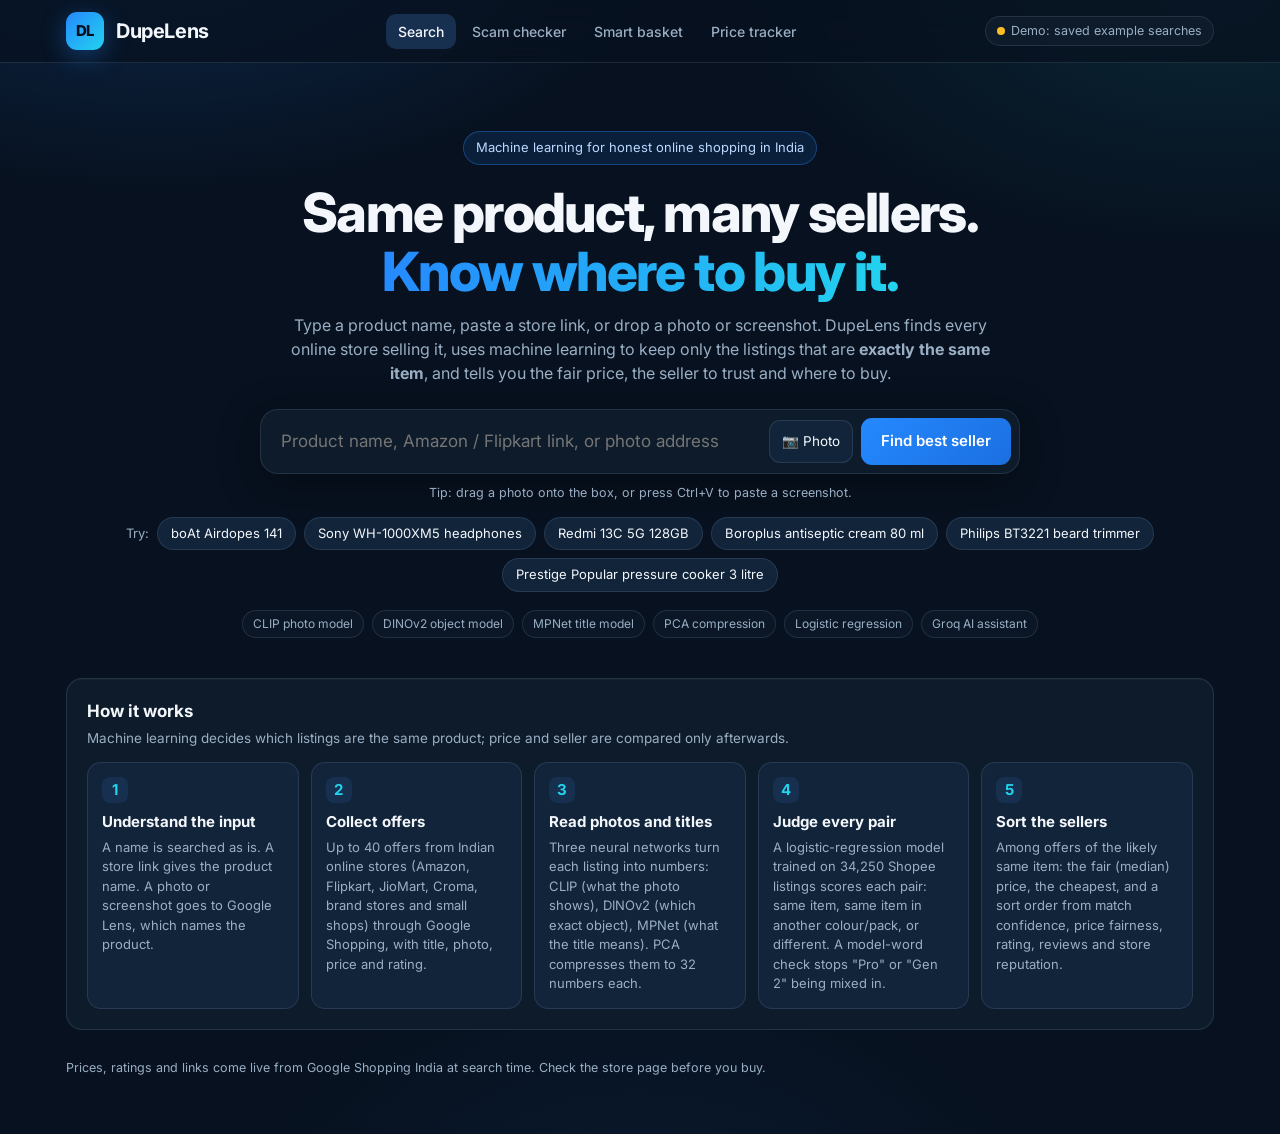
==== commit 6b74b936: "Scam checker (fake-website detector + live price check) and Smart basket (exact cheapest store combi" ====
--- a/dashboard/index.html
+++ b/dashboard/index.html
@@ -4,6 +4,7 @@
 <meta charset="utf-8">
 <meta name="viewport" content="width=device-width, initial-scale=1">
 <title>DupeLens</title>
+<link rel="icon" href="data:image/svg+xml,<svg xmlns='http://www.w3.org/2000/svg' viewBox='0 0 100 100'><text y='.9em' font-size='90'>🔎</text></svg>">
 <link rel="preconnect" href="https://fonts.googleapis.com">
 <link href="https://fonts.googleapis.com/css2?family=Inter:wght@400;500;600;700;800&display=swap" rel="stylesheet">
 <link rel="stylesheet" href="style.css">
@@ -11,7 +12,7 @@
 <body>
 <div class="topbar"><div class="in">
   <div class="brand"><a href="./" style="display:flex;gap:12px;align-items:center"><div class="logo" aria-hidden="true">DL</div>DupeLens</a></div>
-  <nav class="navlinks"><a class="navlink active" href="./">Search</a><a class="navlink" href="insights.html">Store insights</a><a class="navlink" href="tracker.html">Price tracker</a><a class="navlink" href="evidence.html">How we tested</a></nav>
+  <nav class="navlinks"><a class="navlink active" href="./">Search</a><a class="navlink" href="deal.html">Scam checker</a><a class="navlink" href="basket.html">Smart basket</a><a class="navlink" href="tracker.html">Price tracker</a></nav>
   <span class="chip" id="status"><span class="dot"></span><span>Connecting…</span></span>
 </div></div>
 <main>
@@ -56,25 +57,25 @@
       <div class="rows" id="same"></div>
     </div>
 
+    <div class="card" id="radar-card" hidden>
+      <h2>Scam Radar <span class="ai-badge">PCA genuine look × price</span></h2>
+      <p class="sub" id="radar-sub"></p>
+      <svg id="radar" viewBox="0 0 760 380" width="100%" role="img" aria-label="Scam Radar: genuine look against price"></svg>
+      <div class="legend"><span><i style="background:#2589FF"></i>trusted store (big store, authorised reseller, brand store): never flagged</span><span><i style="background:#8a9bb0"></i>less-known shop, looks fine</span><span><i style="background:#f87171"></i>less-known shop in the risk zone</span></div>
+          </div>
+
     <div class="card xray" id="xray-card" hidden>
       <h2>Photo X-ray <span class="ai-badge">PCA on the product photos</span></h2>
-      <p class="sub">Like "eigenfaces" for products. Every listing photo of this model is cut out of its background and shrunk to 48×48 pixels (6,912 numbers). PCA finds the <b>average photo</b> and the <b>eigen-images</b>: the directions in which these photos differ most. Each photo is then rebuilt from the main directions of the <i>other</i> photos; what cannot be rebuilt is shown as a heatmap, and the odd-one-out score (the same idea on DINOv2 features) flags photos unlike the rest: possibly another item, a used or fake product, or an accessory.</p>
+      <p class="sub">Average photo and eigen-images of this product's listing photos (PCA). Each photo is rebuilt from the others; red shows what does not fit.</p>
       <div id="xray"></div>
-      <p class="hint" style="margin:12px 0 0">Tested on 48 real listings (<code>results/json/photo_xray_test*.json</code>): a photo of a different product slipped in was ranked the most unusual 95.8% of the time (chance 12.4%); a look-alike from the same search (for example the Pro Max among Pro listings) only 31.2% of the time. So: good at catching a wrong product, weak at telling close versions apart.</p>
-    </div>
+          </div>
 
     <div class="card" id="ask-card">
       <h2>Ask DupeLens AI <span class="ai-badge" id="ai-model">Groq</span></h2>
-      <p class="sub">Ask anything about this search, like "Is Amazon cheaper than Flipkart here?" or "Which one should I buy right now?". An AI answers from the data on this page only (store comparisons are calculated by DupeLens, not guessed). It can still be wrong: check the store page before you buy.</p>
+      <p class="sub">Ask anything, like "Is Amazon cheaper than Flipkart here?", "Show only 256 GB under ₹80,000" or "Is it good for gaming?". The AI can also change the list for you: filter stores, set a budget, pick a colour or storage, sort, or look up another product. Prices and stores come only from this page (store comparisons are calculated by DupeLens, not guessed); general answers are marked "In general". It can still be wrong: check the store page before you buy.</p>
       <div class="examples" id="ask-chips" style="justify-content:flex-start;margin:0 0 12px"></div>
       <div class="chat" id="chat"></div>
       <form class="ask" id="ask-form"><input id="ask-q" type="text" placeholder="Ask a question about this product…" autocomplete="off" aria-label="Question"><button class="btn" id="ask-go" type="submit">Ask</button></form>
-    </div>
-
-    <div class="card" id="var-card">
-      <h2>Same product, different colour, size or pack</h2>
-      <p class="sub">Same product line but not the identical item, so these prices are not used for the fair price.</p>
-      <div class="gridc" id="variants"></div>
     </div>
 
     <div class="card" id="other-card">
@@ -116,10 +117,7 @@
     </div>
   </section>
 
-  <footer>
-    <b>How accurate is it?</b> Tested on 8 fresh products never used to build the rules (Prestige cooker, Philips trimmer, Mi power bank, Boroplus, Casio calculator, Sony headphones, Wipro bulb, Vaseline lotion): when DupeLens says two listings are the same item, it was the identical item in 23 of 40 pairs (57.5%; 95% CI 28.6–81.4%, resampling whole searches) and at least the same product line in 33 of 40 (82.5%; CI 63.9–94.3%); a random pair from the same search was the identical item only 3 of 30 times (10%). Without the hand-written rules the model alone was right about 26% of the time. Labelled blind by Claude, an AI assistant, not humans.
-    Prices, ratings and links come live from Google Shopping (India) at search time. The matching model is DupeLens's own (trained on 34,250 Shopee listings, validation F1 0.864); the sort order is a fixed, transparent rule, not a trained model. Details and limits: <a href="evidence.html">how we tested the model</a>.
-  </footer>
+  <footer>Prices, ratings and links come live from Google Shopping India at search time. Check the store page before you buy.</footer>
 </main>
 <div class="tip" id="tip"></div>
 
@@ -129,7 +127,7 @@
 const inr = v => v == null ? "–" : "₹" + Math.round(v).toLocaleString("en-IN");
 const median = a => { const s = [...a].sort((x, y) => x - y), m = s.length >> 1; return s.length % 2 ? s[m] : (s[m - 1] + s[m]) / 2; };
 let LIVE = false, SEARCH = false, UPLOADS = false, ASSISTANT = false, EXAMPLES = [], DATA = null, PHOTO = null;
-let CURRENT = null, HISTORY = [];   // the group on screen and the chat so far (both reset when the view changes)
+let CURRENT = null, HISTORY = [], CARRY = null;   // the group on screen and the chat so far (both reset when the view changes)
 
 // Probability that two offers are the same item: calibrated on Shopee validation when available.
 const sameProb = (a, b) => (DATA.prob_cal || DATA.prob)[a][b];
@@ -138,8 +136,34 @@
 // "known" is set by the server (src/live.py well_known): big Indian retailers, quick-commerce apps, pharmacies, brand's own store.
 const isKnown = o => !!o.known;
 let ONLY_KNOWN = false;  // optional filter; by default every store is shown, well-known stores first
-let PICK = {};           // chosen variant, e.g. {storage: "256 GB", colour: "Orange"}
 const visible = o => !o.is_ref && (!ONLY_KNOWN || isKnown(o));
+// Filters the AI chat set ("only Amazon and Flipkart", "under 70000", "256 GB black"): src/assistant.py action
+let CHAT_FILTER = null;
+const squash = t => String(t || "").toLowerCase().replace(/[^a-z0-9]/g, "");
+function passesChat(o) {
+  const f = CHAT_FILTER; if (!f) return true;
+  const st = (o.store || "").toLowerCase(), has = names => names.some(n => st.includes(n.toLowerCase()) || platform(o.store).toLowerCase() === n.toLowerCase());
+  if (f.stores && !has(f.stores)) return false;
+  if (f.exclude_stores && has(f.exclude_stores)) return false;
+  if (f.max_price != null && !(o.price_value != null && o.price_value <= f.max_price)) return false;
+  if (f.min_price != null && !(o.price_value != null && o.price_value >= f.min_price)) return false;
+  if (f.must_include && !f.must_include.every(w => squash(o.title).includes(squash(w)))) return false;
+  if (f.big_stores_only && !isKnown(o)) return false;
+  if (f.new_only && (o.condition || "new") !== "new") return false;
+  return true;
+}
+function describeFilter(f) {
+  const parts = [];
+  if (f.stores) parts.push("only " + f.stores.join(", "));
+  if (f.exclude_stores) parts.push("not " + f.exclude_stores.join(", "));
+  if (f.min_price != null && f.max_price != null) parts.push(`${inr(f.min_price)} – ${inr(f.max_price)}`);
+  else if (f.max_price != null) parts.push("under " + inr(f.max_price));
+  else if (f.min_price != null) parts.push("over " + inr(f.min_price));
+  if (f.must_include) parts.push("title has " + f.must_include.map(w => `"${w}"`).join(" + "));
+  if (f.big_stores_only) parts.push("big stores only");
+  if (f.new_only) parts.push("new only");
+  return parts.join(" · ");
+}
 function sellerScore(o, prob, typical) {
   const pct = typical && o.price_value ? o.price_value / typical - 1 : null;
   const fair = pct == null ? 0.6 : pct < -0.4 ? 0.3 : pct <= 0.05 ? 1 : Math.max(0, 1 - pct / 0.5);
@@ -152,8 +176,17 @@
     "Known store": [15, isKnown(o) ? 1 : 0.3],
   };
   const total = Object.values(parts).reduce((s, [w, v]) => s + w * v, 0);
-  return { total: Math.round(total), parts, pct, suspicious: pct != null && pct < -0.4 };
-}
+  // a store selling its own stock (src/live.py sells_own_stock) may be up to 60% below the typical price (a real sale),
+  // unless the search names a size ("200g") and this listing does not state one (probably a smaller pack)
+  const sizeOk = !(DATA.query_attrs || {}).size || !!(o.attrs || {}).size;
+  return { total: Math.round(total), parts, pct, suspicious: pct != null && pct < -0.4 && !(o.first_party && sizeOk && pct >= -0.6) };
+}
+
+// The searched product: offers whose title names exactly what the user typed (src/verdict.py query_match).
+// FOCUS = null shows that product; clicking a related product sets FOCUS to it (the model's group around it).
+let FOCUS = null;
+const exactIds = () => DATA.offers.map((o, j) => o.match === "exact" && !o.is_ref ? j : -1).filter(j => j >= 0);
+const exactMode = () => FOCUS === null && exactIds().length > 0;
 
 // Which product to show first: the user's photo if given; else, among groups that are not accessories
 // (cases, covers) and have a visible seller, the one most sellers agree on (server order breaks ties).
@@ -161,6 +194,11 @@
   const O = DATA.offers, V = DATA.verdict, n = O.length;
   const ref = O.findIndex(o => o.is_ref);
   if (ref >= 0) return ref;
+  if (exactMode()) {   // reference = the exact listing (with a photo) that most other exact listings agree with
+    const ex = exactIds().filter(j => O[j].image);
+    if (ex.length) return ex.reduce((a, b) => ex.filter(j => V[b][j] !== "D").length > ex.filter(j => V[a][j] !== "D").length ? b : a);
+    return exactIds()[0];
+  }
   // the offer with the most listings of the same model (same item or variant), not an accessory; big stores break ties
   let best = 0, bestKey = -1;
   for (let i = 0; i < n; i++) {
@@ -172,8 +210,6 @@
   }
   return best;
 }
-const ATTRS = [["storage", "Storage"], ["colour", "Colour"], ["size", "Size"], ["pack", "Pack"]];
-const matchesPick = o => Object.entries(PICK).every(([k, v]) => !v || (o.attrs || {})[k] === v || !(o.attrs || {})[k]);
 
 // ---------- grouping around one offer (same rule as src/live.py) ----------
 let SORT = "price";   // "price": cheapest first, big stores before small ones; "score": the sort-order score
@@ -181,42 +217,50 @@
   const V = DATA.verdict, O = DATA.offers, n = O.length;
   const all = [...Array(n).keys()];
   const inModel = j => j === seed || V[seed][j] === "S" || V[seed][j] === "V";
-  const model = all.filter(j => inModel(j) && !O[j].is_ref);
+  const model = exactMode() ? exactIds() : all.filter(j => inModel(j) && !O[j].is_ref);
   const hidden = model.filter(j => !visible(O[j])).length;
-  const listing = model.filter(j => visible(O[j]));
-  const picked = Object.values(PICK).some(Boolean);
-  const shown = listing.filter(j => matchesPick(O[j]));
-  // typical price of the listings on screen (median, needs 3 prices)
-  const prices = shown.map(j => O[j].price_value).filter(v => v != null);
-  const typical = prices.length >= 3 ? median(prices) : null;
-  const scored = shown.map(j => ({ j, ...sellerScore(O[j], j === seed ? 1 : sameProb(seed, j), typical) }));
-  // a price far below the typical price, an accessory or a missing price can never be the best price
-  const ok = x => !x.suspicious && !O[x.j].accessory && O[x.j].price_value != null;
+  const listing = model.filter(j => visible(O[j]) && passesChat(O[j]));
+  const chatHidden = model.filter(j => visible(O[j]) && !passesChat(O[j])).length;
+  const shown = listing;
+  // typical price (median, needs 3 prices) of the new, non-accessory listings on screen; when 3+ trusted stores
+  // (big store, authorised reseller, brand store) have a price, of theirs only, so a flood of cheap fakes cannot drag it down
+  const base = shown.filter(j => O[j].price_value != null && (O[j].condition || "new") === "new" && !O[j].accessory && !O[j].imported);
+  const trusted = base.filter(j => isKnown(O[j]));
+  const prices = (trusted.length >= 3 ? trusted : base).map(j => O[j].price_value);
+  // for the searched product the server's fair price is used (src/live.py typical_price: same rule, plus the big
+  // stores' page prices; when those say it costs over 4x the shopping listings, the listings are mostly copies)
+  const exactTypical = exactMode() && DATA.typical != null;
+  const fromPages = exactTypical && DATA.typical_source === "store pages";
+  const typical = exactTypical ? DATA.typical : prices.length >= 3 ? median(prices) : null;
+  // store pages are matched by name, not by the model (no photo): count them as 0.85 confident in the sort order
+  const scored = shown.map(j => ({ j, ...sellerScore(O[j], j === seed ? 1 : sameProb(seed, j) < 0 ? 0.85 : sameProb(seed, j), typical) }));
+  // a price far below the typical price, an accessory, a refurbished/used listing or a missing price is never the best price
+  const ok = x => !x.suspicious && !O[x.j].accessory && O[x.j].price_value != null && (O[x.j].condition || "new") === "new" && !O[x.j].photo_mismatch;
   const byPrice = (a, b) => O[a.j].price_value - O[b.j].price_value;
-  const top = scored.filter(x => ok(x) && isKnown(O[x.j])).sort(byPrice)[0] || scored.filter(ok).sort(byPrice)[0] || scored[0];
-  if (top) scored.forEach(x => x.same = x.j === top.j || V[top.j][x.j] === "S");   // same item as the best price?
-  if (SORT === "price") scored.sort((a, b) => (ok(b) - ok(a)) || (isKnown(O[b.j]) - isKnown(O[a.j])) || ((O[a.j].price_value ?? 1e12) - (O[b.j].price_value ?? 1e12)));
+  // best price only from a trusted store (big store, authorised reseller, brand store), new, not suspicious
+  const top = scored.filter(x => ok(x) && isKnown(O[x.j])).sort(byPrice)[0] || null;
+  const ref = top ? top.j : seed;
+  scored.forEach(x => x.same = x.j === ref || V[ref][x.j] === "S");   // same item as the best price?
+  // fallbacks shown (with warnings) when no trusted store sells it new
+  const riskyNew = scored.filter(x => ok(x) && !isKnown(O[x.j])).sort(byPrice)[0] || null;
+  const refurb = scored.filter(x => O[x.j].condition === "refurbished" && !x.suspicious && O[x.j].price_value != null && !O[x.j].accessory).sort(byPrice)[0] || null;
+  // order: trusted new, then other new, then refurbished / used, then suspicious or accessories; cheapest first in each
+  const rank = x => ok(x) ? (isKnown(O[x.j]) ? 0 : 1) : (O[x.j].condition === "refurbished" && !x.suspicious ? 2 : 3);
+  const stars = j => parseFloat(O[j].rating) || 0;
+  if (SORT === "rating") scored.sort((a, b) => (stars(b.j) - stars(a.j)) || ((O[a.j].price_value ?? 1e12) - (O[b.j].price_value ?? 1e12)));
+  else if (SORT === "price") scored.sort((a, b) => (rank(a) - rank(b)) || ((O[a.j].price_value ?? 1e12) - (O[b.j].price_value ?? 1e12)));
   else scored.sort((a, b) => b.total - a.total);
   const members = scored.filter(x => x.same).map(x => x.j), variants = scored.filter(x => !x.same).map(x => x.j);
   const okPrices = scored.filter(ok).map(x => O[x.j].price_value);
   const cheapest = scored.filter(ok).sort(byPrice).map(x => x.j)[0];
-  return { seed, members, variants, listing, shown, scored, top, cheapest, typical, n_prices: prices.length, hidden, picked,
+  return { seed, members, variants, listing, shown, scored, top, riskyNew, refurb, cheapest, typical, n_prices: prices.length, fromPages, exactTypical, hidden, chatHidden,
            min: okPrices.length ? Math.min(...okPrices) : null, max: okPrices.length ? Math.max(...okPrices) : null };
 }
 
-// One row of chips per attribute that differs across this model's listings (storage, colour, size, pack).
-function variantChips(g) {
-  const O = DATA.offers, rows = [];
-  for (const [key, name] of ATTRS) {
-    const counts = {};
-    g.listing.forEach(j => { const v = (O[j].attrs || {})[key]; if (v) counts[v] = (counts[v] || 0) + 1; });
-    const vals = Object.entries(counts).sort((a, b) => b[1] - a[1]);
-    if (vals.length < 2 && !PICK[key]) continue;
-    rows.push(`<div class="seg" style="margin:10px 0 0"><span class="hint" style="margin:0 6px 0 0;align-self:center">${name}:</span>
-      <button type="button" data-attr="${key}" data-val="" aria-pressed="${!PICK[key]}">All</button>
-      ${vals.map(([v, c]) => `<button type="button" data-attr="${key}" data-val="${esc(v)}" aria-pressed="${PICK[key] === v}">${esc(v)} (${c})</button>`).join("")}</div>`);
-  }
-  return rows.length ? `<div>${rows.join("")}<div class="hint" style="margin:6px 0 0">Listings that do not state a value stay in the list.</div></div>` : "";
+// Listing photo, or a store badge for big-store product pages (Google web results carry no photo).
+function photo(o, big) {
+  if (o.image) return `<img class="ph" src="${esc(o.image)}" alt="" loading="lazy" referrerpolicy="no-referrer">`;
+  return `<div class="ph ph-store${big ? " big" : ""}"><span>${esc((o.store || "?").split(" ")[0])}</span></div>`;
 }
 
 function storeSearch(o) {
@@ -227,6 +271,7 @@
 }
 async function openStore(j, el) {
   const o = DATA.offers[j]; let url = storeSearch(o);
+  if (o.source === "store page" && o.link) { window.open(o.link, "_blank", "noopener"); return; }   // exact product page
   if (SEARCH) { el.textContent = "Finding page…"; try { const r = await fetch(`/api/link?title=${encodeURIComponent(o.title)}&store=${encodeURIComponent(o.store)}`); if (r.ok) url = (await r.json()).url; } catch {} el.textContent = el.dataset.label; }
   window.open(url, "_blank", "noopener");
 }
@@ -234,6 +279,7 @@
 function render(seed) {
   const O = DATA.offers, g = groupAround(seed);
   const top = g.top, b = top ? O[top.j] : O[seed];
+  const TIER = { big: "Big store", authorised: "Authorised reseller", brand: "Brand's own store", other: "Less-known store" };
   const ref = O[seed].is_ref;
   // what we understood
   const how = { name: "Searched by name", link: "Read the product name from your link", photo: "Recognised your photo as" }[DATA.mode] || "Searched";
@@ -241,20 +287,65 @@
   $("#understood").innerHTML = `${how}: <b>${esc(DATA.query)}</b> · ${nOffers} offers compared by the model in ${DATA.seconds} s · ${nKnown} from well-known stores` + (DATA.cached_at ? ` · saved example (${esc(DATA.cached_at)})` : "") +
     ` <label class="chip" style="cursor:pointer;margin-left:6px"><input type="checkbox" id="only-known" ${ONLY_KNOWN ? "checked" : ""} style="margin:0 4px 0 0">Big stores only</label>`;
   $("#only-known").onchange = e => { ONLY_KNOWN = e.target.checked; render(bestSeed()); };
+  const cnt = m => O.filter(o => o.match === m).length;
+  if (DATA.mode !== "photo" && O.some(o => o.match)) {
+    $("#understood").insertAdjacentHTML("beforeend", `<div style="flex-basis:100%;margin-top:4px">${FOCUS === null
+      ? (exactIds().length ? `Showing only <b>${esc(DATA.query)}</b>: ${cnt("exact")} exact listings${DATA.store_pages ? ` (incl. ${DATA.store_pages} big-store product pages)` : ""}; ${cnt("related")} related products and ${cnt("accessory")} accessories are kept separate.`
+                           : `<span style="color:var(--warn)">No listing names exactly "${esc(DATA.query)}". Showing the closest product the model found; check the title.</span>`)
+      : `Showing a related product, not your search. <button class="linkbtn" id="back-exact" type="button">← Back to ${esc(DATA.query)}</button>`}</div>`);
+    if ($("#back-exact")) $("#back-exact").onclick = () => { FOCUS = null; render(bestSeed()); };
+  }
   $("#seen-card").hidden = !(DATA.seen_on && DATA.seen_on.length);
   $("#seen").innerHTML = (DATA.seen_on || []).slice(0, 6).map(s => `<a class="tile" href="${esc(s.link)}" target="_blank" rel="noopener">${s.image ? `<img class="ph" src="${esc(s.image)}" alt="" loading="lazy" referrerpolicy="no-referrer">` : ""}<span class="t">${esc(s.title)}</span><span class="s">${esc(s.store)}</span></a>`).join("");
 
-  if (!top) { $("#best").innerHTML = `<div style="grid-column:1/-1"><div class="label" style="color:var(--warn)">No likely match with a price</div><h2>The model did not find another store selling the likely same item.</h2><p class="sub">Look at the similar products below, or try a more specific name.</p></div>`; $("#side").innerHTML = ""; }
+  const notFound = FOCUS === null && DATA.mode !== "photo" && O.some(o => o.match) && exactIds().length === 0;
+  if (CHAT_FILTER && !g.listing.length) {
+    $("#best").innerHTML = `<div style="grid-column:1/-1"><div class="label" style="color:var(--warn)">No listing matches the AI filter</div>
+      <h2>None of the listings is ${esc(describeFilter(CHAT_FILTER))}.</h2>
+      <p class="sub">Ask the AI for something else, or show every listing again.</p>
+      <button class="go" type="button" data-clear-filter>Show all listings</button></div>`;
+    $("#side").innerHTML = `<div class="stat"><div class="v num">${g.chatHidden}</div><div class="l">listings hidden by the filter</div></div>`;
+  }
+  else if (notFound) {
+    const q = encodeURIComponent(DATA.query);
+    $("#best").innerHTML = `<div style="grid-column:1/-1">
+      <div class="label" style="color:var(--warn)">Not found: no listing of exactly "${esc(DATA.query)}"</div>
+      <h2>None of the ${O.length} offers is "${esc(DATA.query)}" itself. It may not be released yet, not sold in India, or named differently.</h2>
+      <p class="sub">The closest products are listed below as recommendations, not as your product. Check the big stores directly:</p>
+      <div style="display:flex;gap:8px;flex-wrap:wrap">
+        <a class="go" href="https://www.amazon.in/s?k=${q}" target="_blank" rel="noopener">Search Amazon</a>
+        <a class="go" href="https://www.flipkart.com/search?q=${q}" target="_blank" rel="noopener">Search Flipkart</a>
+        <a class="go" href="https://www.croma.com/searchB?q=${q}%3Arelevance" target="_blank" rel="noopener">Search Croma</a>
+        <a class="go" href="https://www.reliancedigital.in/search?q=${q}" target="_blank" rel="noopener">Search Reliance Digital</a></div></div>`;
+    $("#side").innerHTML = `<div class="stat"><div class="v num">${O.filter(o => o.match === "related").length}</div><div class="l">offers of related models (for example other versions of the same line)</div></div>`;
+  }
+  else if (!top) {
+    // no trusted store sells it new: say so, never push a random shop as "Buy"
+    const q = encodeURIComponent(DATA.query), alt = (x, label, warn) => x ? `<div class="stat" style="margin-top:10px"><div class="v num" style="font-size:18px">${esc(O[x.j].price)}</div><div class="l">${label}: <b>${esc(O[x.j].store)}</b> · ${esc(O[x.j].title)} <span class="pill warn">${warn}</span></div></div>` : "";
+    $("#best").innerHTML = `<div style="grid-column:1/-1">
+      <div class="label" style="color:var(--warn)">No trusted store sells it new in these results</div>
+      <h2>No big store, authorised reseller or brand store has a new "${esc(DATA.query)}" here${(DATA.extra_search || []).length ? " (we also searched Amazon and Flipkart specifically)" : ""}.</h2>
+      <p class="sub">It may be discontinued or out of stock. Check the big stores directly:</p>
+      <div style="display:flex;gap:8px;flex-wrap:wrap">
+        <a class="go" href="https://www.amazon.in/s?k=${q}" target="_blank" rel="noopener">Search Amazon</a>
+        <a class="go" href="https://www.flipkart.com/search?q=${q}" target="_blank" rel="noopener">Search Flipkart</a>
+        <a class="go" href="https://www.croma.com/searchB?q=${q}%3Arelevance" target="_blank" rel="noopener">Search Croma</a>
+        <a class="go" href="https://www.reliancedigital.in/search?q=${q}" target="_blank" rel="noopener">Search Reliance Digital</a></div>
+      ${alt(g.riskyNew, "Cheapest new listing from a less-known shop", "check the seller before paying")}
+      ${alt(g.refurb, "Cheapest refurbished / used listing", "refurbished or used")}
+    </div>`;
+    $("#side").innerHTML = `<div class="stat"><div class="v num">${g.listing.length}</div><div class="l">listings of this model, ${g.listing.filter(j => O[j].condition === "refurbished").length} of them refurbished or used</div></div>`;
+  }
   else {
     const save = g.typical != null && b.price_value != null ? g.typical - b.price_value : 0;   // vs the typical price, not the dearest outlier
     $("#best").innerHTML = `
-      <img class="ph" src="${esc(b.image)}" alt="" referrerpolicy="no-referrer">
+      ${photo(b, true)}
       <div>
         <div class="label">${isKnown(b) ? "Best price at a big store" : "Best price (no big store sells it in these results)"}</div>
         <h2>${esc(b.title)}</h2>
         <div class="facts">
           <div class="fact"><div class="v num">${esc(b.price ?? "–")}</div><div class="l">at ${esc(b.store)}</div></div>
-          ${g.typical ? `<div class="fact"><div class="v num">${inr(g.typical)}</div><div class="l">typical price (median of ${g.n_prices} listing${g.n_prices === 1 ? "" : "s"}${g.picked ? " of this variant" : ""})</div></div>` : ""}
+          ${g.typical ? `<div class="fact"><div class="v num">${inr(g.typical)}</div><div class="l">${g.fromPages ? "typical price at the big stores' own product pages (most shopping listings were far cheaper: likely copies)" : (g.exactTypical ? "typical price (median of the big stores' listings of it)" : `typical price (median of ${g.n_prices} listing${g.n_prices === 1 ? "" : "s"})`)}</div></div>` : ""}
           ${save > 0 ? `<div class="fact"><div class="v good num">${inr(save)}</div><div class="l">below the typical price</div></div>` : ""}
         </div>
         <div class="pills" style="margin-bottom:14px">${Object.entries(top.parts).map(([k, [w, v]]) => `<span class="pill">${k} ${Math.round(w * v)}/${w}</span>`).join("")}</div>
@@ -271,31 +362,43 @@
       ${g.variants.length ? `<div class="stat"><div class="v num">${g.variants.length}</div><div class="l">other colours / sizes / packs of the same model (in the list, marked "other variant")</div></div>` : ""}`;
   }
 
-  $("#same-h").textContent = `Where to buy: ${g.shown.length} listing${g.shown.length === 1 ? "" : "s"} of this model`;
-  $("#same-sub").innerHTML = `<div class="seg" style="margin:0 0 8px"><span class="hint" style="margin:0 6px 0 0;align-self:center">Order:</span>
+  $("#same-h").textContent = notFound ? `Recommendation: closest product found (${O[seed].title}), not what you searched`
+    : exactMode() ? `Where to buy ${DATA.query}: ${g.shown.length} listing${g.shown.length === 1 ? "" : "s"}`
+                                          : `Where to buy: ${g.shown.length} listing${g.shown.length === 1 ? "" : "s"} of this model`;
+  $("#same-sub").innerHTML = (CHAT_FILTER ? `<div class="ai-filter"><span class="ai-badge">AI filter</span> ${esc(describeFilter(CHAT_FILTER))} · ${g.chatHidden} listing${g.chatHidden === 1 ? "" : "s"} hidden <button class="linkbtn" type="button" data-clear-filter>Clear filter</button></div>` : "") +
+    `<div class="seg" style="margin:0 0 8px"><span class="hint" style="margin:0 6px 0 0;align-self:center">Order:</span>
       <button type="button" data-sort="price" aria-pressed="${SORT === "price"}">Cheapest first (big stores before small)</button>
-      <button type="button" data-sort="score" aria-pressed="${SORT === "score"}">Sort-order score</button></div>` +
-    "Best price = the cheapest listing from a big store, never one priced more than 40% below the typical price (that is a warning sign: often a different, used or fake item). Sort-order score = how sure the model is it's the same item (35) + fair price (25) + star rating (15) + number of reviews (10) + well-known store (15)." +
-    (g.hidden > 0 ? ` <b>${g.hidden} listing${g.hidden > 1 ? "s" : ""} from less-known stores hidden.</b> <button class="linkbtn" id="show-all" type="button">Show them</button>` : "") +
-    variantChips(g);
+      <button type="button" data-sort="score" aria-pressed="${SORT === "score"}">Sort-order score</button>
+      <button type="button" data-sort="rating" aria-pressed="${SORT === "rating"}">Best rated first</button></div>` +
+    "Best price = the cheapest new listing from a trusted store." +
+    (g.hidden > 0 ? ` <b>${g.hidden} listing${g.hidden > 1 ? "s" : ""} from less-known stores hidden.</b> <button class="linkbtn" id="show-all" type="button">Show them</button>` : "");
   if (g.hidden > 0) $("#show-all").onclick = () => { ONLY_KNOWN = false; render(seed); };
-  document.querySelectorAll("[data-attr]").forEach(b => b.onclick = () => { PICK[b.dataset.attr] = b.dataset.val || null; render(seed); });
   document.querySelectorAll("[data-sort]").forEach(b => b.onclick = () => { SORT = b.dataset.sort; render(seed); });
+  document.querySelectorAll("[data-clear-filter]").forEach(b => b.onclick = () => { CHAT_FILTER = null; render(seed); });
   $("#same").innerHTML = g.scored.map((s, k) => {
     const o = O[s.j], pills = [];
-    if (s.j === top.j) pills.push(`<span class="pill g">Best price</span>`);
+    if (top && s.j === top.j) pills.push(`<span class="pill g">Best price</span>`);
     else pills.push(s.same ? `<span class="pill conf">same item as best price</span>` : `<span class="pill">other variant</span>`);
     Object.values(o.attrs || {}).forEach(v => pills.push(`<span class="pill">${esc(v)}</span>`));
     if (s.j === g.cheapest) pills.push(`<span class="pill c">Cheapest</span>`);
-    if (s.suspicious) pills.push(`<span class="pill warn">Suspiciously cheap</span>`);
+    if (s.suspicious && !isKnown(o)) pills.push(`<span class="pill warn">Suspiciously cheap</span>`);
+    else if (s.suspicious) pills.push(`<span class="pill" title="Trusted store, so not a scam risk; a price this far below usually means another variant, size or pack">Far below typical price: check the variant</span>`);
     else if (s.pct != null && s.pct > 0.05) pills.push(`<span class="pill up">${Math.round(100 * s.pct)}% above typical price</span>`);
     else if (s.pct != null && s.pct < -0.05) pills.push(`<span class="pill down">${Math.round(-100 * s.pct)}% below typical price</span>`);
-    if (s.j !== seed) pills.push(`<span class="pill conf">${DATA.prob_cal ? "same item" : "model score"} ${(100 * sameProb(seed, s.j)).toFixed(0)}%</span>`);
+    if (o.source === "store page") pills.push(`<span class="pill conf">store product page</span>`, `<span class="pill">${o.price ? (o.price_note === "from" ? "\"from\" price, confirm on the page" : "price from Google, confirm on the page") : "see price on the page"}</span>`);
+    else if (s.j !== seed && sameProb(seed, s.j) >= 0) pills.push(`<span class="pill conf">${DATA.prob_cal ? "same item" : "model score"} ${(100 * sameProb(seed, s.j)).toFixed(0)}%</span>`);
     if (o.rating) pills.push(`<span class="pill">★ ${esc(o.rating)}${o.rating_count ? ` (${Number(o.rating_count).toLocaleString("en-IN")})` : ""}</span>`);
-    pills.push(isKnown(o) ? `<span class="pill">Big store</span>` : `<span class="pill warn">Less-known store</span>`);
-    return `<div class="row ${s.j === top.j ? "top" : ""}">
+    pills.push(isKnown(o) ? `<span class="pill">${TIER[o.tier] || "Big store"}</span>` : `<span class="pill warn">Less-known store</span>`);
+    if (o.imported) pills.push(`<span class="pill warn" title="Sells imported stock at an international price (shipping and duty included); not counted in the typical price">Imported (international seller)</span>`);
+    if (o.condition === "refurbished") pills.push(`<span class="pill warn">Refurbished / used</span>`);
+    if (o.condition === "copy") pills.push(`<span class="pill${isKnown(o) ? "" : " warn"}">Title says copy / replica</span>`);
+    if (o.condition === "bulk") pills.push(`<span class="pill warn">Bulk / wholesale lot</span>`);
+    if (!isKnown(o) && o.genuine != null && !o.photo_mismatch) pills.push(`<span class="pill" title="PCA genuine look: how well this photo is rebuilt from the look of this product's listings">Genuine look ${o.genuine}%</span>`);
+    if (!isKnown(o) && (o.photo_mismatch || s.suspicious)) pills.push(`<span class="pill warn">Risky: less-known shop</span>`);
+    if (o.photo_mismatch) pills.push(`<span class="pill warn" title="The title names this product but its photo is unlike the other listings of it (PCA bait-listing check): it may show another item or colour, a logo, or a stock image">Doesn't look like the real product (genuine look ${o.genuine ?? "low"}%)</span>`);
+    return `<div class="row ${top && s.j === top.j ? "top" : ""}">
       <div class="rk">${k + 1}</div>
-      <img class="ph" src="${esc(o.image)}" alt="" loading="lazy" referrerpolicy="no-referrer">
+      ${photo(o)}
       <div><div class="store">${esc(o.store)}</div><div class="t">${esc(o.title)}</div><div class="pills">${pills.join("")}</div></div>
       <div class="score">Sort order <b>${s.total}</b><div class="sbar"><i style="width:${s.total}%"></i></div></div>
       <div class="price num">${esc(o.price ?? "–")}</div>
@@ -306,23 +409,63 @@
   const tile = (j, note) => { const o = O[j]; return `<button class="tile" data-seed="${j}" type="button">
       <img class="ph" src="${esc(o.image)}" alt="" loading="lazy" referrerpolicy="no-referrer">
       <span class="t">${esc(o.title)}</span><span class="p num">${esc(o.price ?? "–")}</span><span class="s">${esc(o.store)}${note ? " · " + note : ""}</span></button>`; };
-  $("#var-card").hidden = true;   // variants are now in the main list, marked "other variant"
   const shown = new Set([...g.listing, seed]);
+  // in exact mode only RELATED products (other models of the same brand / line) are recommended; accessories never
+  const keep = j => visible(O[j]) && !O[j].accessory && O[j].match !== "accessory" && (!exactMode() || O[j].match === "related");
   const others = (DATA.groups || []).filter(x => !shown.has(x.seed))
-    .map(x => ({ first: x.members.find(j => visible(O[j])), n: x.members.filter(j => visible(O[j])).length }))
+    .map(x => ({ first: x.members.find(keep), n: x.members.filter(keep).length }))
     .filter(x => x.first != null && !shown.has(x.first));
+  $("#other-card").querySelector("h2").textContent = exactMode() ? "Related products (not what you searched)" : "Look-alikes the model kept apart";
+  $("#other-card").querySelector(".sub").textContent = exactMode()
+    ? `Other models of the same brand or line that the search also returned${cnt("accessory") ? `; ${cnt("accessory")} accessories (cases, covers, parts) are not shown` : ""}. Click one to see where to buy it.`
+    : "The search also returned these. A normal price-comparison site would mix them in. Click one to compare sellers of that product instead.";
   $("#other-card").hidden = !others.length;
   $("#others").innerHTML = others.map(x => tile(x.first, x.n > 1 ? `${x.n} sellers` : "")).join("");
-  document.querySelectorAll(".tile[data-seed]").forEach(t => t.onclick = () => { render(+t.dataset.seed); $("#results").scrollIntoView({ behavior: "smooth" }); });
+  document.querySelectorAll(".tile[data-seed]").forEach(t => t.onclick = () => { FOCUS = +t.dataset.seed; CHAT_FILTER = null; resetChat(); render(FOCUS); $("#results").scrollIntoView({ behavior: "smooth" }); });
   document.querySelectorAll("#best [data-j], #same [data-j]").forEach(el => el.onclick = () => openStore(+el.dataset.j, el));
 
+  renderRadar(g);
   renderBTS(seed, g, top);
-  CURRENT = g; HISTORY = []; renderAsk(); runXray(g);
+  CURRENT = g; renderAsk(); runXray(g);
   if ($("#track-btn")) {
     $("#track-btn").onclick = () => { $("#track-box").hidden = false; $("#track-btn").hidden = true; };
     $("#track-save").onclick = () => trackItem(g, top);
   }
   $("#results").hidden = false;
+}
+
+// ---------- Scam Radar: PCA genuine look (x) against price vs the fair price (y) ----------
+function renderRadar(g) {
+  const O = DATA.offers, card = $("#radar-card");
+  const pts = g.scored.filter(x => O[x.j].genuine != null && O[x.j].price_value != null && g.typical);
+  card.hidden = pts.length < 4;
+  if (card.hidden) return;
+  const W = 760, H = 380, L = 70, R = 24, T = 30, B = 50;
+  const X = v => L + v / 100 * (W - L - R), lo = -80, hi = 80;
+  const Y = v => T + (hi - Math.max(lo, Math.min(hi, v))) / (hi - lo) * (H - T - B);
+  const risky = x => !isKnown(O[x.j]) && (O[x.j].photo_mismatch || x.suspicious);
+  const nRisky = pts.filter(risky).length;
+  $("#radar-sub").textContent = `${pts.length} listings of this product. ${nRisky ? `${nRisky} from less-known shops are in the risk zone (red): their photo does not look like the real product, or the price is suspiciously low.` : "No less-known shop is in the risk zone."} Hover a dot for the listing.`;
+  const zone = `<rect x="${L}" y="${T}" width="${X(50) - L}" height="${H - T - B}" fill="#f87171" fill-opacity="0.10"/>
+    <rect x="${X(50)}" y="${Y(-40)}" width="${X(100) - X(50)}" height="${Y(lo) - Y(-40)}" fill="#f87171" fill-opacity="0.10"/>
+    <text x="${L + 8}" y="${T + 16}" font-size="12" fill="#f87171">risk zone (less-known shops only)</text>`;
+  const axes = `<line x1="${L}" x2="${W - R}" y1="${Y(0)}" y2="${Y(0)}" stroke="#5b708a" stroke-dasharray="4 4"/>
+    <text x="${W - R}" y="${Y(0) - 6}" text-anchor="end" font-size="11.5" fill="#9AAFC4">fair price</text>
+    <line x1="${L}" x2="${W - R}" y1="${H - B}" y2="${H - B}" stroke="#5b708a"/><line x1="${L}" x2="${L}" y1="${T}" y2="${H - B}" stroke="#5b708a"/>
+    ${[0, 25, 50, 75, 100].map(v => `<text x="${X(v)}" y="${H - B + 18}" text-anchor="middle" font-size="11.5" fill="#9AAFC4">${v}%</text>`).join("")}
+    ${[-80, -40, 0, 40, 80].map(v => `<text x="${L - 8}" y="${Y(v) + 4}" text-anchor="end" font-size="11.5" fill="#9AAFC4">${v > 0 ? "+" : ""}${v}%</text>`).join("")}
+    <text x="${(L + W - R) / 2}" y="${H - 10}" text-anchor="middle" font-size="12.5" fill="#F3F7FC">Genuine look (PCA): how much the photo looks like the real product →</text>
+    <text transform="translate(16 ${(T + H - B) / 2}) rotate(-90)" text-anchor="middle" font-size="12.5" fill="#F3F7FC">Price vs fair price</text>`;
+  const dots = pts.map(x => { const o = O[x.j], c = isKnown(o) ? "#2589FF" : risky(x) ? "#f87171" : "#8a9bb0";
+    return `<circle cx="${X(o.genuine).toFixed(1)}" cy="${Y(100 * x.pct).toFixed(1)}" r="7" fill="${c}" stroke="#07111F" stroke-width="1.5" data-j="${x.j}" style="cursor:pointer"></circle>`; }).join("");
+  $("#radar").innerHTML = `<rect x="0" y="0" width="${W}" height="${H}" rx="10" fill="#07111F"></rect>` + zone + axes + dots;
+  const tip = $("#tip");
+  $("#radar").querySelectorAll("circle").forEach(c => {
+    const o = O[+c.dataset.j], x = pts.find(p => p.j === +c.dataset.j);
+    c.onmousemove = e => { tip.style.display = "block"; tip.style.left = e.clientX + 12 + "px"; tip.style.top = e.clientY + 12 + "px";
+      tip.innerHTML = `<b>${esc(o.store)}</b> ${esc(o.price ?? "")} · ${isKnown(o) ? "trusted store" : "less-known shop"}<br>genuine look ${o.genuine}% · ${Math.round(100 * x.pct)}% vs fair price<br>${esc(o.title)}`; };
+    c.onmouseleave = () => tip.style.display = "none";
+  });
 }
 
 // ---------- behind the scenes ----------
@@ -387,7 +530,7 @@
 let XRAY_ODD = new Set();
 async function runXray(g) {
   const card = $("#xray-card"), O = DATA.offers;
-  const ids = g.listing.slice(0, 30);
+  const ids = g.listing.filter(j => O[j].image).slice(0, 30);
   if (!LIVE || ids.length < 4) { card.hidden = true; return; }
   card.hidden = false;
   $("#xray").innerHTML = `<div class="step on"><span class="spin"></span>Running PCA on ${ids.length} listing photos…</div>`;
@@ -396,27 +539,28 @@
     const X = await r.json(); if (!r.ok) throw new Error(X.detail || r.statusText);
     if (CURRENT !== g) return;   // the user moved on
     const items = X.items.map((it, k) => ({ ...it, j: ids[X.index[k]] }));
-    XRAY_ODD = new Set(items.filter(it => it.odd).map(it => it.j));
+    items.forEach(it => it.warn = it.odd && !isKnown(O[it.j]));
+    XRAY_ODD = new Set(items.filter(it => it.warn).map(it => it.j));
     const maxZ = Math.max(...items.map(it => Math.abs(it.z)), 3);
     items.sort((a, b) => b.z - a.z);
     $("#xray").innerHTML = `
       <div class="xray-top">
         <figure><img src="${X.mean}" alt="Average photo"><figcaption>Average photo</figcaption></figure>
         ${X.eigen.map((e, i) => `<figure><img src="${e.image}" alt="Eigen-image ${i + 1}"><figcaption>Eigen-image ${i + 1}<br>${Math.round(100 * e.share)}% of variation</figcaption></figure>`).join("")}
-        <div class="xray-note">${X.n} photos; each rebuilt from the top ${X.k} directions of the others. The first three eigen-images explain ${Math.round(100 * X.first_three_share)}% of how these photos differ.${XRAY_ODD.size ? ` <b>${XRAY_ODD.size} photo${XRAY_ODD.size > 1 ? "s" : ""} unlike the others</b> (marked in the list above).` : " No photo stands out."}</div>
+        <div class="xray-note">${X.n} photos; each rebuilt from the top ${X.k} directions of the others. The first three eigen-images explain ${Math.round(100 * X.first_three_share)}% of how these photos differ.${XRAY_ODD.size ? ` <b>${XRAY_ODD.size} photo${XRAY_ODD.size > 1 ? "s" : ""} from less-known shops unlike the others</b> (marked in the list above).` : " No photo from a less-known shop stands out."} Big stores are never flagged: an unusual photo there is a photo choice, not a scam.</div>
       </div>
       <div class="xray-grid">${items.map(it => `
-        <div class="xray-item ${it.odd ? "odd" : ""}">
+        <div class="xray-item ${it.warn ? "odd" : ""}">
           <div class="xray-imgs"><img src="${it.photo}" alt="" title="Listing photo"><img src="${it.rebuilt}" alt="" title="Rebuilt from the other photos"><img src="${it.heat}" alt="" title="What could not be rebuilt"></div>
           <div class="xray-meta"><b>${esc(O[it.j].store)}</b> · ${esc(O[it.j].price ?? "–")}<br>
             <span class="hint" style="margin:0">odd-one-out ${it.z.toFixed(1)}</span><div class="sbar"><i style="width:${Math.max(3, Math.min(100, 100 * Math.max(0, it.z) / maxZ))}%"></i></div>
-            ${it.odd ? `<span class="pill warn">Photo unlike the others</span>` : ""}</div>
+            ${it.warn ? `<span class="pill warn">Photo unlike the others</span>` : it.odd ? `<span class="pill">Unusual photo (trusted store, not flagged)</span>` : ""}</div>
         </div>`).join("")}</div>
       <div class="legend" style="margin-top:8px"><span>left: listing photo</span><span>middle: rebuilt from the other listings' eigen-images</span><span>right: what could not be rebuilt (amber = different)</span></div>`;
     // mark odd photos in the main list
     document.querySelectorAll("#same .row").forEach(row => {
       const j = +row.querySelector("[data-j]").dataset.j;
-      if (XRAY_ODD.has(j) && !row.querySelector(".odd-pill")) row.querySelector(".pills").insertAdjacentHTML("beforeend", `<span class="pill warn odd-pill">Photo unlike the others</span>`);
+      if (XRAY_ODD.has(j) && !DATA.offers[j].photo_mismatch && !row.querySelector(".odd-pill")) row.querySelector(".pills").insertAdjacentHTML("beforeend", `<span class="pill warn odd-pill">Photo unlike the others</span>`);
     });
   } catch (e) { $("#xray").innerHTML = `<p class="hint">Photo X-ray failed: ${esc(e.message)}</p>`; }
 }
@@ -438,10 +582,11 @@
 // Everything the AI may use, computed here so it never has to do arithmetic or guess.
 function askContext() {
   const O = DATA.offers, g = CURRENT;
-  const offer = j => ({ store: O[j].store, title: O[j].title, price: O[j].price, rating: O[j].rating ?? null, reviews: O[j].rating_count ?? null,
-                        well_known_store: !!O[j].known, delivery: O[j].delivery ?? null });
+  const offer = j => ({ store: O[j].store, store_type: O[j].tier || null, genuine_look_pct: isKnown(O[j]) ? null : O[j].genuine ?? null,
+                        risky_small_shop: !isKnown(O[j]) && !!O[j].photo_mismatch, condition: O[j].condition || "new", title: String(O[j].title).slice(0, 90), price: O[j].price, rating: O[j].rating ?? null, reviews: O[j].rating_count ?? null,
+                        delivery: O[j].delivery ?? null });
   const stores = cheapestByStore(g.members), comparisons = [];
-  for (let a = 0; a < stores.length; a++) for (let b = a + 1; b < stores.length && comparisons.length < 20; b++) {
+  for (let a = 0; a < stores.length; a++) for (let b = a + 1; b < stores.length && comparisons.length < 10; b++) {
     const [x, px] = stores[a], [y, py] = stores[b], d = py - px;
     comparisons.push(d > 0 ? `${x} (Rs ${Math.round(px)}) is Rs ${Math.round(d)} cheaper than ${y} (Rs ${Math.round(py)}), ${Math.round(100 * d / py)}% less` : `${x} and ${y} both Rs ${Math.round(px)}`);
   }
@@ -449,17 +594,20 @@
   return {
     query: DATA.query, input_type: DATA.mode, data_source: "Google Shopping India via Serper, prices as shown at search time" + (DATA.cached_at ? ` (saved on ${DATA.cached_at})` : ""),
     showing: ONLY_KNOWN ? "well-known stores only" : "all stores", hidden_likely_same_item_sellers_from_less_known_stores: g.hidden,
-    listings_of_this_model: g.scored.map((s, k) => ({ rank_in_list: k + 1, same_item_as_top_pick: !!s.same, ...offer(s.j), attributes: DATA.offers[s.j].attrs || {}, sort_order: s.total,
-      score_parts: Object.fromEntries(Object.entries(s.parts).map(([n, [w, v]]) => [n, `${Math.round(w * v)}/${w}`])),
+    active_filters: CHAT_FILTER, listings_hidden_by_filters: g.chatHidden, sort: SORT,
+    colours_available: Object.entries(g.listing.reduce((m, j) => { const c = (O[j].attrs || {}).colour; if (c) m[c] = (m[c] || 0) + 1; return m; }, {})).map(([c, n]) => `${c} (${n} listing${n > 1 ? "s" : ""})`),
+    storage_available: [...new Set(g.listing.map(j => (O[j].attrs || {}).storage).filter(Boolean))],
+    all_stores_in_search: [...new Set(O.filter(o => !o.is_ref).map(o => platform(o.store)))].slice(0, 40),
+    listings_of_this_model: g.scored.slice(0, 12).map((s, k) => ({ rank_in_list: k + 1, same_item_as_top_pick: !!s.same, ...offer(s.j), attributes: DATA.offers[s.j].attrs || {}, sort_order: s.total,
       same_item_probability_pct: s.j === g.seed ? 100 : Math.round(100 * sameProb(g.seed, s.j)), probability_is_calibrated: !!DATA.prob_cal,
       vs_fair_price_pct: s.pct == null ? null : Math.round(100 * s.pct), suspiciously_cheap: s.suspicious })),
     fair_price_median: g.typical, price_range: g.min != null ? [g.min, g.max] : null,
     cheapest: g.cheapest != null ? offer(g.cheapest) : null,
     best_price: top ? { ...offer(top.j), sort_order: top.total, rule: "cheapest listing from a big store, never more than 40% below the typical price" } : null,
     cheapest_by_store: Object.fromEntries(stores), store_comparisons: comparisons,
-    variants: g.variants.slice(0, 12).map(offer),
+    variants: g.variants.slice(0, 6).map(offer),
     variants_cheapest_by_store: Object.fromEntries(cheapestByStore(g.variants)),
-    look_alikes: (DATA.groups || []).filter(x => !g.members.includes(x.seed) && !g.variants.includes(x.seed) && !O[x.seed].is_ref).slice(0, 10).map(x => offer(x.seed)),
+    look_alikes: (DATA.groups || []).filter(x => !g.members.includes(x.seed) && !g.variants.includes(x.seed) && !O[x.seed].is_ref).slice(0, 5).map(x => offer(x.seed)),
     sort_order_rule: "same-item probability 35 + fair price 25 + star rating 15 + number of reviews 10 + well-known store 15; more than 40% below the fair price = suspiciously cheap",
   };
 }
@@ -469,25 +617,48 @@
   if (!ASSISTANT) return;
   const stores = cheapestByStore(CURRENT.members).map(([n]) => n);
   const qs = [stores.includes("Amazon") && stores.includes("Flipkart") ? "How much cheaper is Amazon than Flipkart here?" : "Which store is cheapest for this item?",
-              "Which one should I buy right now?", "Why is the top seller first in the list?", "Is the cheapest offer safe to buy?",
-              CURRENT.variants.length ? "What other colours or packs are there, and do they cost less?" : "Are there similar products that cost less?"];
+              "Which one should I buy right now?",
+              stores.includes("Amazon") && stores.includes("Flipkart") ? "Show only Amazon and Flipkart" : "Show only big stores, best rated first",
+              "Is the cheapest offer safe to buy?", "Is this a good product in general? What should I check?"];
   $("#ask-chips").innerHTML = qs.map(q => `<button class="ex" type="button">${esc(q)}</button>`).join("");
   document.querySelectorAll("#ask-chips .ex").forEach(b => b.onclick = () => ask(b.textContent));
-  $("#chat").innerHTML = "";
+}
+function resetChat() { HISTORY = []; $("#chat").innerHTML = ""; }
+function chatMsg(cls, text) {
+  const chat = $("#chat"), d = document.createElement("div");
+  d.className = "msg " + cls; d.textContent = text; chat.appendChild(d); chat.scrollTop = chat.scrollHeight; return d;
+}
+
+// Apply what the AI decided to show: filters (replace the old ones), sort order, clear, or a new search.
+function applyAction(a) {
+  if (!a) return;
+  if (a.new_search) { $("#q").value = a.new_search; run(a.new_search, true); return; }
+  if (a.sort) SORT = a.sort;
+  const keys = ["stores", "exclude_stores", "max_price", "min_price", "must_include", "big_stores_only", "new_only"];
+  if (a.reset) CHAT_FILTER = null;
+  else if (keys.some(k => a[k] != null)) CHAT_FILTER = Object.fromEntries(keys.filter(k => a[k] != null && a[k] !== false && !(Array.isArray(a[k]) && !a[k].length)).map(k => [k, a[k]]));
+  if (CHAT_FILTER && !Object.keys(CHAT_FILTER).length) CHAT_FILTER = null;
+  render(CURRENT.seed);
+  $("#same-h").scrollIntoView({ behavior: "smooth", block: "start" });
 }
 
 async function ask(question) {
   question = (question || "").trim(); if (!question || !CURRENT) return;
-  const chat = $("#chat"), add = (cls, text) => { const d = document.createElement("div"); d.className = "msg " + cls; d.textContent = text; chat.appendChild(d); chat.scrollTop = chat.scrollHeight; return d; };
-  add("user", question); $("#ask-q").value = ""; $("#ask-go").disabled = true;
-  const wait = add("ai", "Thinking…");
+  chatMsg("user", question); $("#ask-q").value = ""; $("#ask-go").disabled = true;
+  const wait = chatMsg("ai", "Thinking…");
   try {
     const r = await fetch("/api/ask", { method: "POST", headers: { "Content-Type": "application/json" },
                                         body: JSON.stringify({ question, context: askContext(), history: HISTORY }) });
     const data = await r.json(); if (!r.ok) throw new Error(data.detail || r.statusText);
     wait.textContent = data.answer.replace(/\*\*(.+?)\*\*/g, "$1");   // plain text: drop markdown bold
     $("#ai-model").textContent = "Groq · " + data.model;
-    HISTORY.push({ role: "user", content: question }, { role: "assistant", content: data.answer });
+    HISTORY.push({ role: "user", content: question }, { role: "assistant", content: JSON.stringify({ answer: data.answer, action: data.action }) });
+    if (data.action) {
+      if (data.action.new_search) CARRY = [question, wait.textContent];   // shown again after the new search loads
+      applyAction(data.action);
+      // say what the page actually applied, so the answer and the list can never disagree
+      if (!data.action.new_search) chatMsg("note", `List now: ${CHAT_FILTER ? describeFilter(CHAT_FILTER) : "all listings"} · ${{ price: "cheapest first", score: "sort-order score", rating: "best rated first" }[SORT]} · ${CURRENT.shown.length} listing${CURRENT.shown.length === 1 ? "" : "s"}`);
+    }
   } catch (e) { wait.textContent = e.message; wait.classList.add("err"); }
   finally { $("#ask-go").disabled = false; }
 }
@@ -521,7 +692,7 @@
 function hideSteps() { clearInterval(timer); $("#steps").hidden = true; }
 function note(msg, isErr) { const n = $("#note"); n.hidden = !msg; n.innerHTML = msg || ""; n.classList.toggle("err", !!isErr); }
 
-async function run(q) {
+async function run(q, fromChat) {
   q = (q || "").trim();
   if (!q && !PHOTO) { note("Type a product name, paste a link, or add a photo."); return; }
   note(""); $("#results").hidden = true;
@@ -535,10 +706,11 @@
       const r = await fetch("/api/search", { method: "POST", body: fd });
       data = await r.json(); if (!r.ok) throw new Error(data.detail || r.statusText);
     } else data = await (await fetch(`data/searches/${ex.file}`)).json();
-    DATA = data; PICK = {}; hideSteps();
+    DATA = data; FOCUS = null; CHAT_FILTER = null; resetChat(); hideSteps();
     if (!data.offers.filter(o => !o.is_ref).length) { note(`No offers with photos came back for "${esc(data.query)}". Try a more common product name.`); return; }
     render(bestSeed());
-    $("#results").scrollIntoView({ behavior: "smooth" });
+    if (CARRY) { chatMsg("user", CARRY[0]); chatMsg("ai", CARRY[1]); CARRY = null; }
+    if (!fromChat) $("#results").scrollIntoView({ behavior: "smooth" });
   } catch (e) { hideSteps(); note(esc(e.message), true); }
   finally { $("#go").disabled = false; }
 }
--- a/dashboard/style.css
+++ b/dashboard/style.css
@@ -209,3 +209,13 @@
 .xray-imgs { display: flex; gap: 4px; } .xray-imgs img { width: 33%; aspect-ratio: 1; image-rendering: pixelated; border-radius: 8px; background: #fff; }
 .xray-meta { font-size: 12.5px; } .xray-meta .sbar { height: 6px; background: var(--bg); border-radius: 99px; overflow: hidden; margin: 3px 0 4px; }
 .xray-meta .sbar i { display: block; height: 100%; background: linear-gradient(90deg, var(--accent), var(--warn)); border-radius: 99px; }
+
+.ph-store { display: grid; place-items: center; background: linear-gradient(135deg, #1b3558, #10233c); color: var(--ink);
+  font-weight: 700; font-size: 12px; text-align: center; border: 1px solid var(--line); }
+.ph-store.big { width: 150px; font-size: 20px; }
+
+.sw { display: inline-block; width: 10px; height: 10px; border-radius: 50%; margin-right: 5px; vertical-align: -1px; border: 1px solid rgba(255,255,255,.35); }
+
+.ai-filter { display: flex; flex-wrap: wrap; align-items: center; gap: 6px; margin: 0 0 10px; padding: 8px 12px; border-radius: 10px;
+  background: rgba(37, 137, 255, .12); border: 1px solid rgba(37, 137, 255, .4); color: var(--ink); }
+.msg.note { justify-self: center; background: none; border: 1px dashed rgba(37, 137, 255, .5); color: var(--muted); font-size: 13px; }
